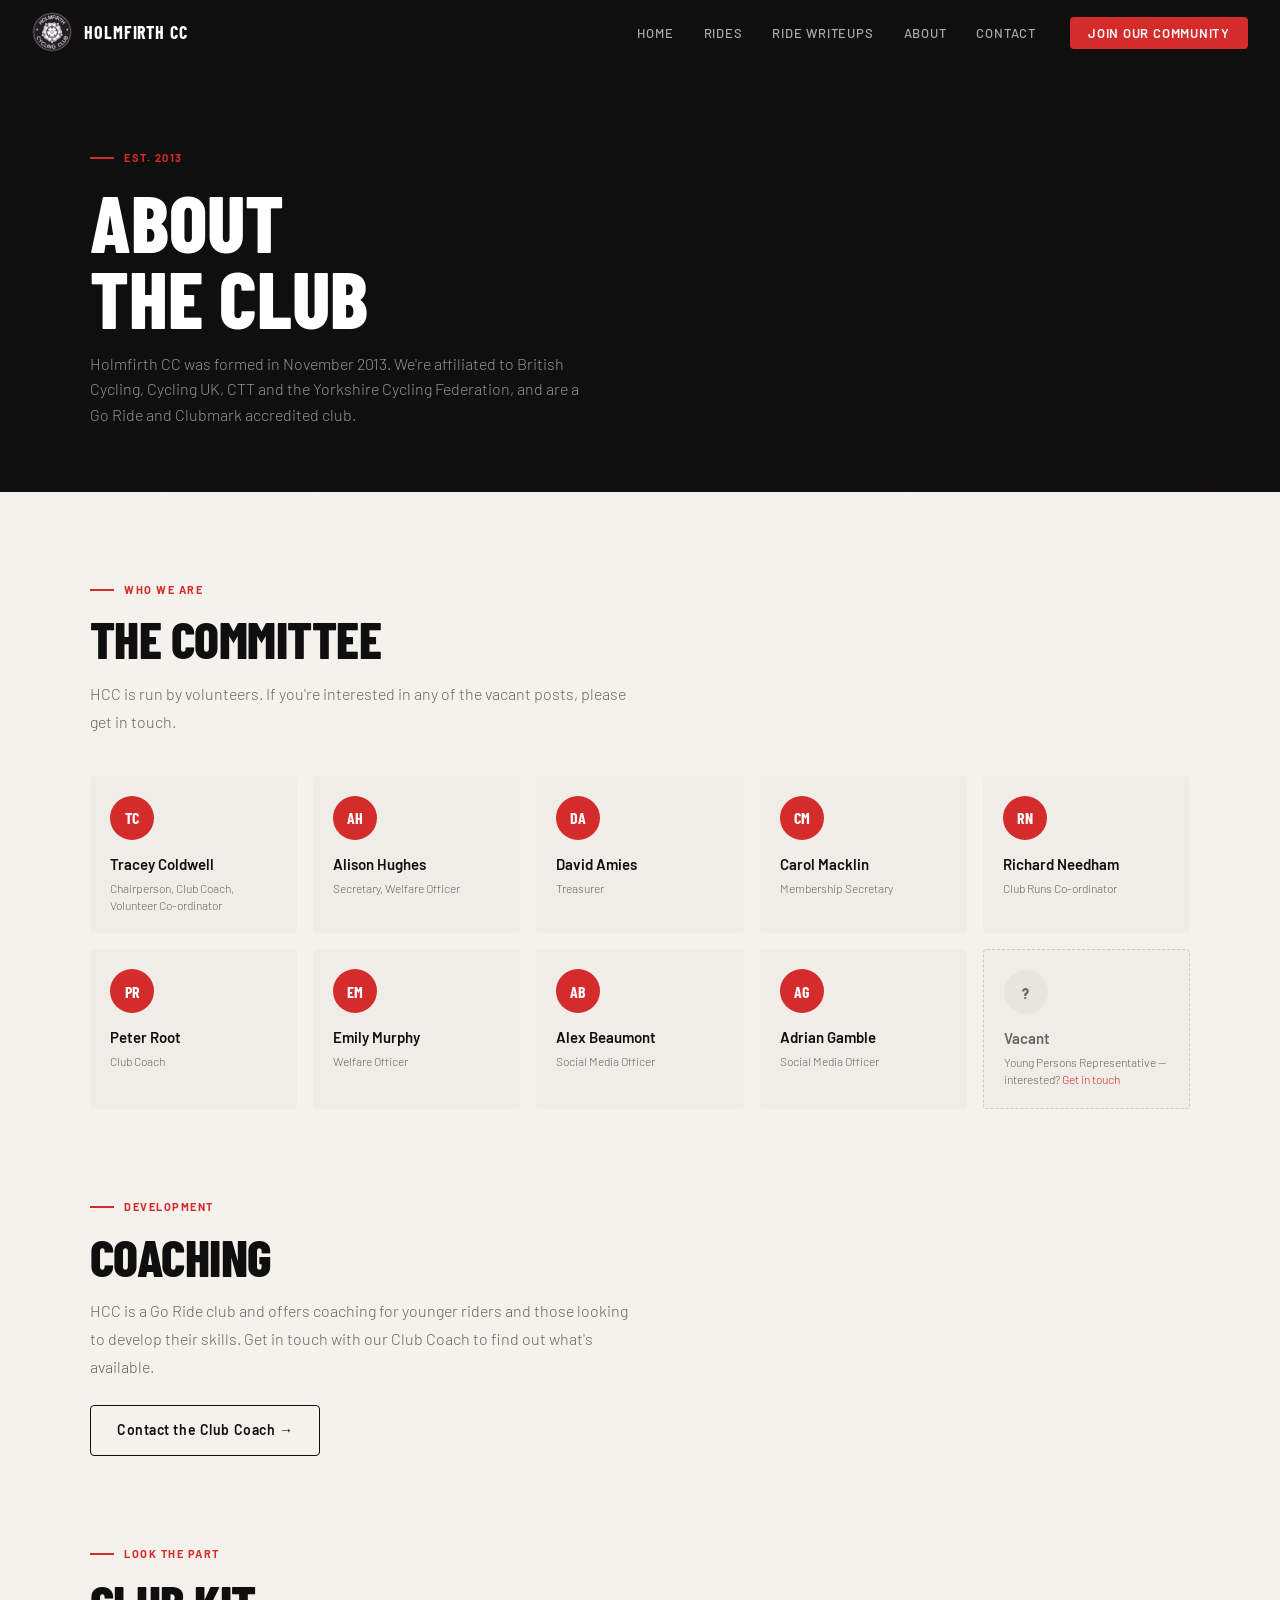
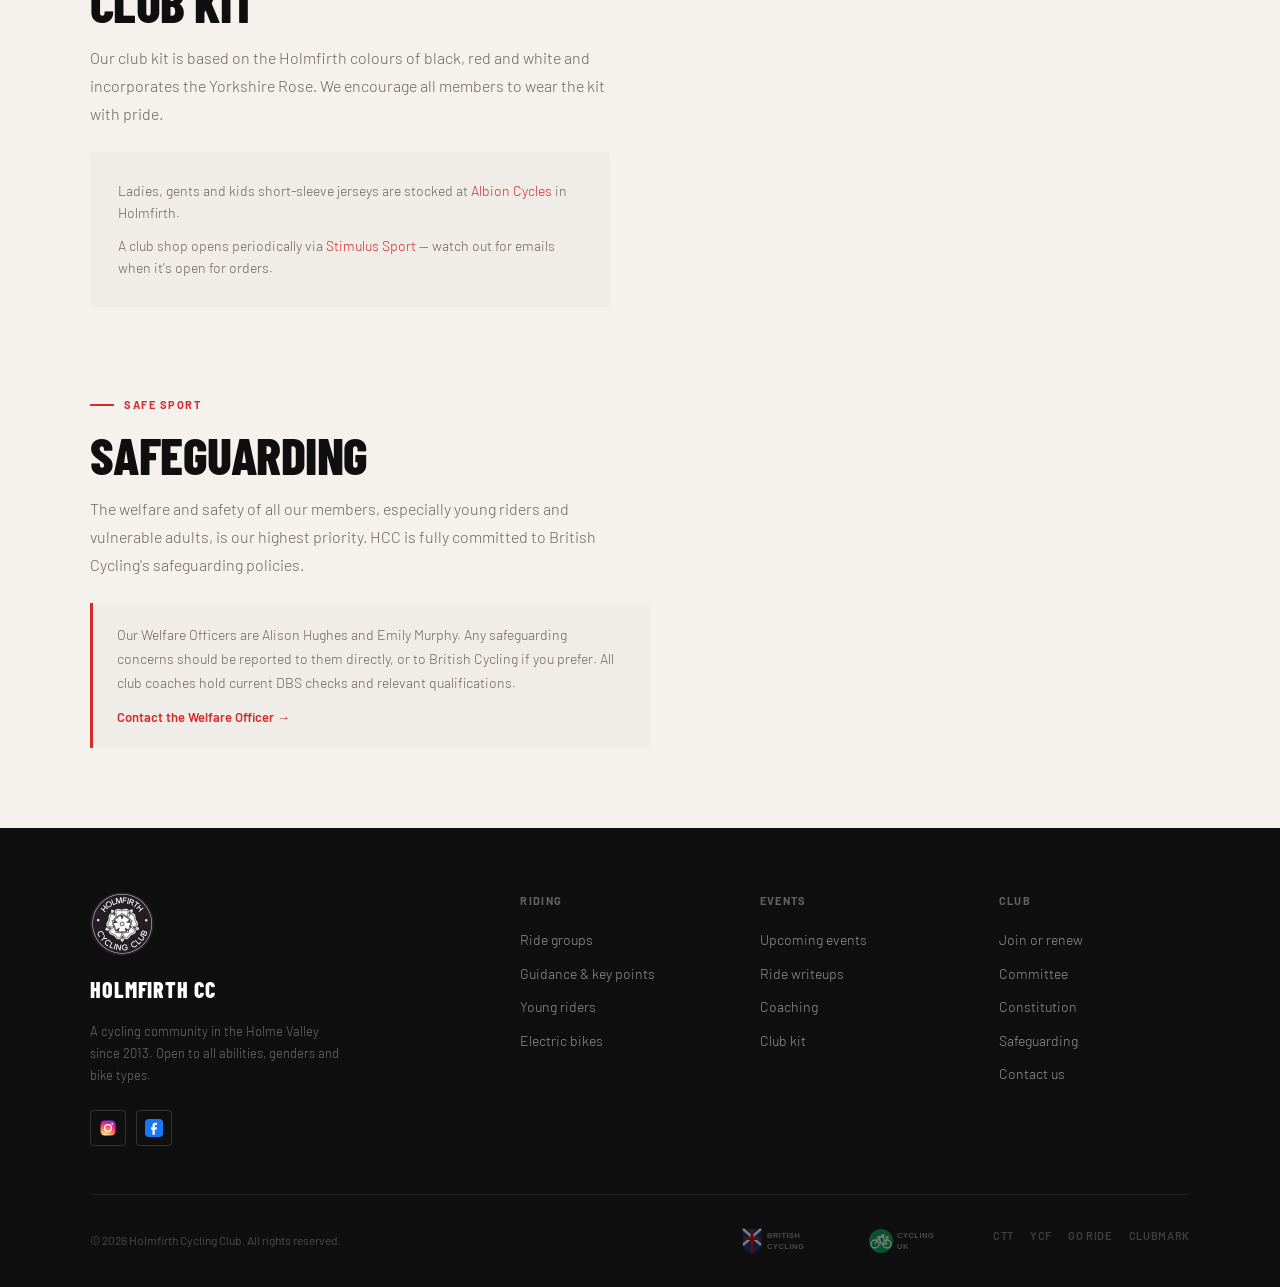
==== about.html @ c2fc98bb "Fix internal links to use clean URLs: about.html" ====
<!DOCTYPE html>
<html lang="en">
<head>
  <meta charset="UTF-8">
  <meta name="viewport" content="width=device-width, initial-scale=1.0">
  <title>About — Holmfirth Cycling Club</title>
  <meta name="description" content="About Holmfirth Cycling Club — committee, coaching, club kit, constitution and safeguarding.">
  <link rel="icon" href="/favicon.ico" sizes="any">
  <link rel="icon" href="/icons/favicon-32x32.png" type="image/png" sizes="32x32">
  <link rel="icon" href="/icons/favicon-16x16.png" type="image/png" sizes="16x16">
  <link rel="apple-touch-icon" href="/icons/apple-touch-icon.png">
  <link rel="manifest" href="/manifest.json">
  <meta name="theme-color" content="#D0021B">
  <meta name="mobile-web-app-capable" content="yes">
  <meta name="apple-mobile-web-app-capable" content="yes">
  <meta name="apple-mobile-web-app-status-bar-style" content="black-translucent">
  <meta name="apple-mobile-web-app-title" content="HCC">
  <link rel="stylesheet" href="css/style.css">
  <style>
    [data-reveal] { opacity: 0; transform: translateY(24px); transition: opacity 0.55s ease, transform 0.55s ease; }
    [data-reveal].revealed { opacity: 1; transform: none; }
    [data-reveal-delay="1"] { transition-delay: 0.15s; }
    .committee-grid { display: grid; grid-template-columns: repeat(auto-fill, minmax(180px, 1fr)); gap: 16px; margin-top: 40px; }
    .committee-card { background: var(--light); border-radius: var(--radius); padding: 20px; }
    .committee-initials { width: 44px; height: 44px; border-radius: 50%; background: var(--red); color: white; font-family: var(--font-display); font-size: 16px; font-weight: 700; display: flex; align-items: center; justify-content: center; margin-bottom: 12px; }
    .committee-name { font-size: 15px; font-weight: 600; margin-bottom: 4px; }
    .committee-role { font-size: 12px; color: var(--gray); font-weight: 300; line-height: 1.4; }
  </style>
</head>
<body data-page="about">

<div data-component="nav"></div>

<div class="page-hero">
  <div class="page-hero-pattern"></div>
  <div class="page-hero-content">
    <div class="section-label">Est. 2013</div>
    <h1>About<br>the club</h1>
    <p>Holmfirth CC was formed in November 2013. We're affiliated to British Cycling, Cycling UK, CTT and the Yorkshire Cycling Federation, and are a Go Ride and Clubmark accredited club.</p>
  </div>
</div>

<div style="padding: 80px 32px; background: var(--white);">
  <div style="max-width: var(--max-w); margin: 0 auto;">

    <!-- Committee -->
    <div id="committee" data-reveal>
      <div class="section-label">Who we are</div>
      <h2 class="section-title">The committee</h2>
      <p class="section-body">HCC is run by volunteers. If you're interested in any of the vacant posts, please get in touch.</p>
    </div>
    <div class="committee-grid" data-reveal data-reveal-delay="1">
      <div class="committee-card">
        <div class="committee-initials">TC</div>
        <div class="committee-name">Tracey Coldwell</div>
        <div class="committee-role">Chairperson, Club Coach, Volunteer Co-ordinator</div>
      </div>
      <div class="committee-card">
        <div class="committee-initials">AH</div>
        <div class="committee-name">Alison Hughes</div>
        <div class="committee-role">Secretary, Welfare Officer</div>
      </div>
      <div class="committee-card">
        <div class="committee-initials">DA</div>
        <div class="committee-name">David Amies</div>
        <div class="committee-role">Treasurer</div>
      </div>
      <div class="committee-card">
        <div class="committee-initials">CM</div>
        <div class="committee-name">Carol Macklin</div>
        <div class="committee-role">Membership Secretary</div>
      </div>
      <div class="committee-card">
        <div class="committee-initials">RN</div>
        <div class="committee-name">Richard Needham</div>
        <div class="committee-role">Club Runs Co-ordinator</div>
      </div>
      <div class="committee-card">
        <div class="committee-initials">PR</div>
        <div class="committee-name">Peter Root</div>
        <div class="committee-role">Club Coach</div>
      </div>
      <div class="committee-card">
        <div class="committee-initials">EM</div>
        <div class="committee-name">Emily Murphy</div>
        <div class="committee-role">Welfare Officer</div>
      </div>
      <div class="committee-card">
        <div class="committee-initials">AB</div>
        <div class="committee-name">Alex Beaumont</div>
        <div class="committee-role">Social Media Officer</div>
      </div>
      <div class="committee-card">
        <div class="committee-initials">AG</div>
        <div class="committee-name">Adrian Gamble</div>
        <div class="committee-role">Social Media Officer</div>
      </div>
      <div class="committee-card" style="border: 1.5px dashed rgba(0,0,0,0.15);">
        <div class="committee-initials" style="background: var(--offwhite); color: var(--gray);">?</div>
        <div class="committee-name" style="color: var(--gray);">Vacant</div>
        <div class="committee-role">Young Persons Representative — interested? <a href="/contact" style="color: var(--red);">Get in touch</a></div>
      </div>
    </div>

    <!-- Coaching -->
    <div style="margin-top: 80px;" id="coaching" data-reveal>
      <div class="section-label">Development</div>
      <h2 class="section-title">Coaching</h2>
      <p class="section-body">HCC is a Go Ride club and offers coaching for younger riders and those looking to develop their skills. Get in touch with our Club Coach to find out what's available.</p>
      <div style="margin-top: 24px;">
        <a href="/contact?to=coaching" class="btn btn-outline-dark">Contact the Club Coach →</a>
      </div>
    </div>

    <!-- Club kit -->
    <div style="margin-top: 80px;" id="kit" data-reveal>
      <div class="section-label">Look the part</div>
      <h2 class="section-title">Club kit</h2>
      <p class="section-body">Our club kit is based on the Holmfirth colours of black, red and white and incorporates the Yorkshire Rose. We encourage all members to wear the kit with pride.</p>
      <div style="margin-top: 24px; background: var(--light); border-radius: var(--radius); padding: 28px; display: flex; flex-direction: column; gap: 10px; max-width: 520px;">
        <p style="font-size: 14px; font-weight: 300; color: var(--gray);">Ladies, gents and kids short-sleeve jerseys are stocked at <a href="http://www.albion-cycling.co.uk/" target="_blank" style="color: var(--red);">Albion Cycles</a> in Holmfirth.</p>
        <p style="font-size: 14px; font-weight: 300; color: var(--gray);">A club shop opens periodically via <a href="https://stimulussport.co.uk/club-shops/" target="_blank" style="color: var(--red);">Stimulus Sport</a> — watch out for emails when it's open for orders.</p>
      </div>
    </div>

    <!-- Safeguarding -->
    <div style="margin-top: 80px;" id="safeguarding" data-reveal>
      <div class="section-label">Safe sport</div>
      <h2 class="section-title">Safeguarding</h2>
      <p class="section-body">The welfare and safety of all our members, especially young riders and vulnerable adults, is our highest priority. HCC is fully committed to British Cycling's safeguarding policies.</p>
      <div style="margin-top: 24px; background: var(--light); border-left: 3px solid var(--red); padding: 20px 24px; border-radius: 0 var(--radius) var(--radius) 0; max-width: 560px;">
        <p style="font-size: 14px; font-weight: 300; color: var(--gray); line-height: 1.7;">Our Welfare Officers are Alison Hughes and Emily Murphy. Any safeguarding concerns should be reported to them directly, or to British Cycling if you prefer. All club coaches hold current DBS checks and relevant qualifications.</p>
        <a href="/contact?to=welfare" style="display: inline-block; margin-top: 12px; font-size: 13px; font-weight: 600; color: var(--red);">Contact the Welfare Officer →</a>
      </div>
    </div>

  </div>
</div>

<div data-component="footer"></div>

<script src="js/components.js"></script>
<script type="module" src="js/main.js"></script>

  <script>
    if ('serviceWorker' in navigator) {
      window.addEventListener('load', () => {
        navigator.serviceWorker.register('/sw.js').catch(err => console.warn('SW:', err));
      });
    }
  </script>
</body>
</html>
---- css/style.css ----
@import url('https://fonts.googleapis.com/css2?family=Barlow+Condensed:ital,wght@0,400;0,600;0,700;0,800;1,700&family=Barlow:wght@300;400;500;600&display=swap');

/* ─── TOKENS ─────────────────────────────────────────── */
:root {
  --black:   #0f0f0f;
  --red:     #d42b2b;
  --red-dk:  #a81f1f;
  --white:   #f5f2ee;
  --offwhite:#e8e4df;
  --gray:    #6b6560;
  --light:   #f0ece7;

  --font-display: 'Barlow Condensed', sans-serif;
  --font-body:    'Barlow', sans-serif;

  --radius: 4px;
  --max-w:  1100px;
}

/* ─── RESET ──────────────────────────────────────────── */
*, *::before, *::after { box-sizing: border-box; margin: 0; padding: 0; }
html { scroll-behavior: smooth; }
body {
  font-family: var(--font-body);
  background: var(--white);
  color: var(--black);
  font-size: 16px;
  line-height: 1.6;
  overflow-x: hidden;
}
a { color: inherit; text-decoration: none; }
img { max-width: 100%; display: block; }

/* ─── NAV ────────────────────────────────────────────── */
.nav {
  position: fixed;
  top: 0; left: 0; right: 0;
  z-index: 100;
  background: var(--black);
  height: 64px;
  display: flex;
  align-items: center;
  padding: 0 32px;
  gap: 0;
}
.nav-logo {
  display: flex;
  align-items: center;
  gap: 12px;
  margin-right: auto;
  text-decoration: none;
}
.nav-logo-mark {
  width: 36px; height: 36px;
  background: var(--red);
  border-radius: 50%;
  display: flex; align-items: center; justify-content: center;
  font-family: var(--font-display);
  font-weight: 800;
  font-size: 13px;
  color: white;
  letter-spacing: 0.04em;
  flex-shrink: 0;
}
.nav-logo-img {
  width: 40px;
  height: 40px;
  border-radius: 50%;
  flex-shrink: 0;
  display: block;
}
.nav-logo-text {
  font-family: var(--font-display);
  font-weight: 700;
  font-size: 18px;
  color: white;
  letter-spacing: 0.05em;
  text-transform: uppercase;
}
.nav-links {
  display: flex;
  align-items: center;
  gap: 6px;
  list-style: none;
}
.nav-links a {
  color: rgba(255,255,255,0.65);
  font-size: 13px;
  font-weight: 500;
  letter-spacing: 0.06em;
  text-transform: uppercase;
  padding: 6px 12px;
  border-radius: var(--radius);
  transition: color 0.15s;
}
.nav-links a:hover,
.nav-links a.active { color: white; }
.nav-join {
  margin-left: 16px;
  background: var(--red);
  color: white !important;
  padding: 8px 18px !important;
  border-radius: var(--radius) !important;
  font-weight: 600 !important;
  transition: background 0.15s !important;
}
.nav-join:hover { background: var(--red-dk) !important; color: white !important; }

/* hamburger */
.nav-toggle {
  display: none;
  flex-direction: column;
  gap: 5px;
  background: none;
  border: none;
  cursor: pointer;
  padding: 4px;
}
.nav-toggle span {
  display: block;
  width: 24px; height: 2px;
  background: white;
  border-radius: 2px;
  transition: all 0.2s;
}

/* ─── HERO ───────────────────────────────────────────── */
.hero {
  min-height: 100vh;
  background: var(--black);
  display: flex;
  align-items: flex-end;
  padding: 0 0 80px;
  position: relative;
  overflow: hidden;
}
.hero-bg {
  position: absolute;
  inset: 0;
  background:
    linear-gradient(to bottom, rgba(15,15,15,0.3) 0%, rgba(15,15,15,0.75) 60%, var(--black) 100%);
  z-index: 1;
}
.hero-photo {
  position: absolute;
  inset: 0;
  object-fit: cover;
  width: 100%; height: 100%;
  opacity: 0.55;
}
/* fallback pattern when no photo */
.hero-pattern {
  position: absolute;
  inset: 0;
  background:
    repeating-linear-gradient(
      -55deg,
      transparent,
      transparent 40px,
      rgba(212,43,43,0.06) 40px,
      rgba(212,43,43,0.06) 41px
    );
  z-index: 0;
}
.hero-content {
  position: relative;
  z-index: 2;
  max-width: var(--max-w);
  margin: 0 auto;
  padding: 0 32px;
  width: 100%;
}
.hero-eyebrow {
  display: inline-flex;
  align-items: center;
  gap: 10px;
  font-size: 12px;
  font-weight: 600;
  letter-spacing: 0.12em;
  text-transform: uppercase;
  color: var(--red);
  margin-bottom: 20px;
}
.hero-eyebrow::before {
  content: '';
  display: block;
  width: 32px; height: 2px;
  background: var(--red);
}
.hero h1 {
  font-family: var(--font-display);
  font-size: clamp(56px, 10vw, 120px);
  font-weight: 800;
  line-height: 0.92;
  color: white;
  text-transform: uppercase;
  letter-spacing: -0.01em;
  margin-bottom: 28px;
}
.hero h1 em {
  font-style: italic;
  color: var(--red);
}
.hero-sub {
  max-width: 520px;
  color: rgba(255,255,255,0.65);
  font-size: 16px;
  font-weight: 300;
  line-height: 1.7;
  margin-bottom: 40px;
}
.hero-actions {
  display: flex;
  gap: 14px;
  flex-wrap: wrap;
  align-items: center;
  margin-bottom: 60px;
}
.hero-stats {
  display: flex;
  gap: 48px;
  padding-top: 40px;
  border-top: 1px solid rgba(255,255,255,0.1);
}
.hero-stat-val {
  font-family: var(--font-display);
  font-size: 36px;
  font-weight: 800;
  color: white;
  line-height: 1;
  text-transform: uppercase;
}
.hero-stat-label {
  font-size: 11px;
  font-weight: 500;
  letter-spacing: 0.08em;
  text-transform: uppercase;
  color: rgba(255,255,255,0.45);
  margin-top: 4px;
}

/* ─── BUTTONS ────────────────────────────────────────── */
.btn {
  display: inline-flex;
  align-items: center;
  gap: 8px;
  padding: 13px 26px;
  border-radius: var(--radius);
  font-family: var(--font-body);
  font-size: 14px;
  font-weight: 600;
  letter-spacing: 0.04em;
  cursor: pointer;
  border: none;
  transition: all 0.15s;
  text-decoration: none;
}
.btn-red {
  background: var(--red);
  color: white;
}
.btn-red:hover { background: var(--red-dk); }
.btn-outline {
  background: transparent;
  color: white;
  border: 1.5px solid rgba(255,255,255,0.35);
}
.btn-outline:hover { border-color: white; }
.btn-outline-dark {
  background: transparent;
  color: var(--black);
  border: 1.5px solid var(--black);
}
.btn-outline-dark:hover { background: var(--black); color: white; }
.btn-lg { padding: 16px 32px; font-size: 15px; }
.btn-arrow::after { content: ' →'; }

/* ─── QUICK JUMP ─────────────────────────────────────── */
.quick-jump {
  background: var(--red);
  padding: 0;
}
.quick-jump-inner {
  max-width: var(--max-w);
  margin: 0 auto;
  display: grid;
  grid-template-columns: repeat(4, 1fr);
}
.qj-item {
  display: flex;
  align-items: center;
  gap: 14px;
  padding: 22px 24px;
  color: white;
  text-decoration: none;
  border-right: 1px solid rgba(255,255,255,0.2);
  transition: background 0.15s;
}
.qj-item:last-child { border-right: none; }
.qj-item:hover { background: var(--red-dk); }
.qj-icon {
  font-size: 22px;
  flex-shrink: 0;
}
.qj-label {
  font-weight: 600;
  font-size: 14px;
  line-height: 1.2;
}
.qj-sub {
  font-size: 12px;
  opacity: 0.75;
  margin-top: 1px;
}

/* ─── SECTION BASICS ─────────────────────────────────── */
.section {
  padding: 96px 32px;
  max-width: var(--max-w);
  margin: 0 auto;
}
.section-sm { padding: 64px 32px; }
.section-label {
  display: inline-flex;
  align-items: center;
  gap: 10px;
  font-size: 11px;
  font-weight: 700;
  letter-spacing: 0.14em;
  text-transform: uppercase;
  color: var(--red);
  margin-bottom: 16px;
}
.section-label::before {
  content: '';
  display: block;
  width: 24px; height: 2px;
  background: var(--red);
}
.section-title {
  font-family: var(--font-display);
  font-size: clamp(32px, 5vw, 52px);
  font-weight: 800;
  text-transform: uppercase;
  line-height: 0.95;
  letter-spacing: -0.01em;
  margin-bottom: 16px;
}
.section-body {
  font-size: 16px;
  font-weight: 300;
  color: var(--gray);
  line-height: 1.75;
  max-width: 540px;
}

/* ─── RIDE GROUPS ────────────────────────────────────── */
.rides-grid {
  display: grid;
  grid-template-columns: repeat(auto-fit, minmax(240px, 1fr));
  gap: 2px;
  margin-top: 56px;
  background: var(--offwhite);
  border: 2px solid var(--offwhite);
  border-radius: var(--radius);
  overflow: hidden;
}
.ride-card {
  background: var(--white);
  padding: 32px 28px;
  transition: background 0.2s;
  cursor: default;
}
.ride-card:hover { background: var(--light); }
.ride-card-letter {
  font-family: var(--font-display);
  font-size: 72px;
  font-weight: 800;
  line-height: 1;
  color: var(--offwhite);
  margin-bottom: 12px;
  transition: color 0.2s;
}
.ride-card:hover .ride-card-letter { color: var(--red); }
.ride-card-name {
  font-family: var(--font-display);
  font-size: 20px;
  font-weight: 700;
  text-transform: uppercase;
  letter-spacing: 0.04em;
  margin-bottom: 6px;
}
.ride-card-dist {
  font-size: 13px;
  font-weight: 600;
  color: var(--red);
  margin-bottom: 8px;
}
.ride-card-desc {
  font-size: 13px;
  color: var(--gray);
  line-height: 1.6;
  font-weight: 300;
}
.ride-card-pace {
  margin-top: 16px;
  display: inline-block;
  background: var(--offwhite);
  font-size: 11px;
  font-weight: 600;
  letter-spacing: 0.06em;
  text-transform: uppercase;
  padding: 4px 10px;
  border-radius: 2px;
  color: var(--gray);
}

/* ─── RWGPS STRIP ────────────────────────────────────── */
.rwgps-strip {
  background: var(--black);
  padding: 56px 32px;
}
.rwgps-inner {
  max-width: var(--max-w);
  margin: 0 auto;
  display: flex;
  align-items: center;
  justify-content: space-between;
  gap: 32px;
  flex-wrap: wrap;
}
.rwgps-text .label {
  font-size: 11px;
  font-weight: 700;
  letter-spacing: 0.14em;
  text-transform: uppercase;
  color: var(--red);
  margin-bottom: 8px;
}
.rwgps-text h3 {
  font-family: var(--font-display);
  font-size: 36px;
  font-weight: 800;
  text-transform: uppercase;
  color: white;
  line-height: 1;
  margin-bottom: 10px;
}
.rwgps-text p {
  color: rgba(255,255,255,0.55);
  font-size: 14px;
  font-weight: 300;
  max-width: 400px;
}

/* ─── EVENTS ─────────────────────────────────────────── */
.events-list {
  margin-top: 48px;
  display: flex;
  flex-direction: column;
  gap: 2px;
}
.event-row {
  display: grid;
  grid-template-columns: 120px 1fr auto;
  gap: 24px;
  align-items: center;
  padding: 24px 28px;
  background: var(--white);
  border: 1px solid var(--offwhite);
  border-radius: var(--radius);
  transition: border-color 0.15s, background 0.15s;
}
.event-row:hover { border-color: var(--red); background: var(--light); }
.event-date-box {
  text-align: center;
  background: var(--offwhite);
  padding: 10px;
  border-radius: var(--radius);
}
.event-date-day {
  font-family: var(--font-display);
  font-size: 32px;
  font-weight: 800;
  line-height: 1;
  color: var(--black);
}
.event-date-month {
  font-size: 11px;
  font-weight: 700;
  letter-spacing: 0.1em;
  text-transform: uppercase;
  color: var(--red);
  margin-top: 2px;
}
.event-name {
  font-family: var(--font-display);
  font-size: 20px;
  font-weight: 700;
  text-transform: uppercase;
  letter-spacing: 0.02em;
  margin-bottom: 4px;
}
.event-meta {
  font-size: 13px;
  color: var(--gray);
  font-weight: 300;
}
.event-tag {
  font-size: 11px;
  font-weight: 600;
  letter-spacing: 0.06em;
  text-transform: uppercase;
  padding: 4px 10px;
  border-radius: 2px;
  background: var(--offwhite);
  color: var(--gray);
  white-space: nowrap;
}
.event-tag.ride { background: #e8f5e9; color: #2e7d32; }
.event-tag.race { background: #fce4ec; color: #880e4f; }
.event-tag.social { background: #e3f2fd; color: #1565c0; }

/* ─── JOIN BAND ───────────────────────────────────────── */
.join-band {
  background: var(--red);
  padding: 80px 32px;
  text-align: center;
}
.join-band h2 {
  font-family: var(--font-display);
  font-size: clamp(36px, 6vw, 64px);
  font-weight: 800;
  text-transform: uppercase;
  color: white;
  line-height: 0.95;
  margin-bottom: 16px;
}
.join-band p {
  color: rgba(255,255,255,0.8);
  font-size: 16px;
  font-weight: 300;
  margin-bottom: 40px;
  max-width: 480px;
  margin-left: auto;
  margin-right: auto;
}
.membership-row {
  display: flex;
  justify-content: center;
  gap: 12px;
  flex-wrap: wrap;
  margin-bottom: 40px;
}
.mem-pill {
  background: rgba(0,0,0,0.2);
  border: 1px solid rgba(255,255,255,0.2);
  border-radius: 40px;
  padding: 10px 24px;
  display: flex;
  align-items: baseline;
  gap: 8px;
}
.mem-pill-price {
  font-family: var(--font-display);
  font-size: 28px;
  font-weight: 800;
  color: white;
  line-height: 1;
}
.mem-pill-label {
  font-size: 13px;
  color: rgba(255,255,255,0.75);
}

/* ─── FOOTER ─────────────────────────────────────────── */
footer {
  background: var(--black);
  padding: 64px 32px 32px;
}
.footer-inner {
  max-width: var(--max-w);
  margin: 0 auto;
}
.footer-top {
  display: grid;
  grid-template-columns: 2fr 1fr 1fr 1fr;
  gap: 48px;
  padding-bottom: 48px;
  border-bottom: 1px solid rgba(255,255,255,0.08);
  margin-bottom: 32px;
}
.footer-logo {
  width: 64px;
  height: 64px;
  border-radius: 50%;
  display: block;
  margin-bottom: 16px;
}
.footer-brand {
  font-family: var(--font-display);
  font-size: 22px;
  font-weight: 800;
  text-transform: uppercase;
  color: white;
  margin-bottom: 12px;
  letter-spacing: 0.04em;
}
.footer-tagline {
  font-size: 13px;
  font-weight: 300;
  color: rgba(255,255,255,0.4);
  line-height: 1.7;
  max-width: 260px;
  margin-bottom: 24px;
}
.footer-social {
  display: flex;
  gap: 10px;
}
.footer-social a {
  width: 36px; height: 36px;
  border: 1px solid rgba(255,255,255,0.15);
  border-radius: var(--radius);
  display: flex; align-items: center; justify-content: center;
  transition: all 0.15s;
}
.footer-social a:hover { border-color: rgba(255,255,255,0.4); background: rgba(255,255,255,0.08); transform: translateY(-1px); }
.footer-social a svg { display: block; }
.footer-col-title {
  font-size: 11px;
  font-weight: 700;
  letter-spacing: 0.12em;
  text-transform: uppercase;
  color: rgba(255,255,255,0.35);
  margin-bottom: 16px;
}
.footer-links {
  list-style: none;
  display: flex;
  flex-direction: column;
  gap: 8px;
}
.footer-links a {
  font-size: 14px;
  font-weight: 300;
  color: rgba(255,255,255,0.55);
  transition: color 0.15s;
}
.footer-links a:hover { color: white; }
.footer-bottom {
  display: flex;
  justify-content: space-between;
  align-items: center;
  flex-wrap: wrap;
  gap: 12px;
}
.footer-copy {
  font-size: 12px;
  color: rgba(255,255,255,0.25);
}
.footer-affil {
  display: flex;
  gap: 16px;
  flex-wrap: wrap;
}
.footer-affil span {
  font-size: 11px;
  font-weight: 600;
  letter-spacing: 0.06em;
  text-transform: uppercase;
  color: rgba(255,255,255,0.2);
}
.footer-affil-bc {
  display: inline-flex;
  align-items: center;
  opacity: 0.45;
  transition: opacity 0.2s;
}
.footer-affil-bc:hover {
  opacity: 0.75;
}

/* ─── INNER PAGE HERO ─────────────────────────────────── */
.page-hero {
  background: var(--black);
  padding: 140px 32px 64px;
  position: relative;
  overflow: hidden;
}
.page-hero-pattern {
  position: absolute;
  inset: 0;
  background: repeating-linear-gradient(
    -55deg,
    transparent, transparent 60px,
    rgba(212,43,43,0.04) 60px, rgba(212,43,43,0.04) 61px
  );
}
.page-hero-content {
  position: relative;
  z-index: 1;
  max-width: var(--max-w);
  margin: 0 auto;
}
.page-hero h1 {
  font-family: var(--font-display);
  font-size: clamp(40px, 7vw, 80px);
  font-weight: 800;
  text-transform: uppercase;
  color: white;
  line-height: 0.95;
  margin-bottom: 16px;
}
.page-hero p {
  color: rgba(255,255,255,0.55);
  font-size: 16px;
  font-weight: 300;
  max-width: 500px;
}

/* ─── JOIN PAGE SPECIFICS ────────────────────────────── */
.steps-grid {
  display: grid;
  grid-template-columns: repeat(3, 1fr);
  gap: 2px;
  background: var(--offwhite);
  border: 2px solid var(--offwhite);
  border-radius: var(--radius);
  overflow: hidden;
  margin-top: 48px;
}
.step-card {
  background: var(--white);
  padding: 36px 28px;
}
.step-num {
  font-family: var(--font-display);
  font-size: 64px;
  font-weight: 800;
  color: var(--offwhite);
  line-height: 1;
  margin-bottom: 16px;
}
.step-title {
  font-family: var(--font-display);
  font-size: 22px;
  font-weight: 700;
  text-transform: uppercase;
  letter-spacing: 0.03em;
  margin-bottom: 10px;
}
.step-body {
  font-size: 14px;
  font-weight: 300;
  color: var(--gray);
  line-height: 1.7;
}

.mem-cards {
  display: grid;
  grid-template-columns: repeat(4, 1fr);
  gap: 16px;
  margin-top: 48px;
}
.mem-card {
  border: 1.5px solid var(--offwhite);
  border-radius: var(--radius);
  padding: 28px 20px;
  text-align: center;
  transition: border-color 0.15s;
}
.mem-card.featured {
  border-color: var(--red);
  position: relative;
}
.mem-card.featured::before {
  content: 'Most popular';
  position: absolute;
  top: -12px;
  left: 50%;
  transform: translateX(-50%);
  background: var(--red);
  color: white;
  font-size: 10px;
  font-weight: 700;
  letter-spacing: 0.08em;
  text-transform: uppercase;
  padding: 3px 10px;
  border-radius: 2px;
  white-space: nowrap;
}
.mem-card-price {
  font-family: var(--font-display);
  font-size: 48px;
  font-weight: 800;
  line-height: 1;
  margin-bottom: 6px;
}
.mem-card-type {
  font-size: 11px;
  font-weight: 700;
  letter-spacing: 0.1em;
  text-transform: uppercase;
  color: var(--gray);
  margin-bottom: 10px;
}
.mem-card-detail {
  font-size: 13px;
  font-weight: 300;
  color: var(--gray);
  line-height: 1.6;
}

.info-box {
  background: var(--light);
  border-left: 3px solid var(--red);
  padding: 20px 24px;
  border-radius: 0 var(--radius) var(--radius) 0;
  margin-top: 40px;
}
.info-box h4 {
  font-family: var(--font-display);
  font-size: 16px;
  font-weight: 700;
  text-transform: uppercase;
  letter-spacing: 0.04em;
  margin-bottom: 6px;
}
.info-box p {
  font-size: 14px;
  font-weight: 300;
  color: var(--gray);
  line-height: 1.7;
}

.big-cta-wrap {
  text-align: center;
  padding: 64px 0 0;
}
.big-cta-wrap .btn {
  font-size: 16px;
  padding: 18px 40px;
}
.big-cta-note {
  margin-top: 14px;
  font-size: 13px;
  color: var(--gray);
  font-weight: 300;
}

/* ─── RIDES PAGE SPECIFICS ───────────────────────────── */
.meet-tiles {
  display: grid;
  grid-template-columns: repeat(3, 1fr);
  gap: 16px;
  margin: 40px 0 64px;
}
.meet-tile {
  background: var(--light);
  border-radius: var(--radius);
  padding: 24px;
}
.meet-tile-label {
  font-size: 11px;
  font-weight: 700;
  letter-spacing: 0.1em;
  text-transform: uppercase;
  color: var(--red);
  margin-bottom: 6px;
}
.meet-tile-val {
  font-family: var(--font-display);
  font-size: 20px;
  font-weight: 700;
  text-transform: uppercase;
  letter-spacing: 0.02em;
}
.meet-tile-sub {
  font-size: 13px;
  font-weight: 300;
  color: var(--gray);
  margin-top: 4px;
}

.group-cards {
  display: flex;
  flex-direction: column;
  gap: 2px;
}
.group-card {
  background: var(--white);
  border: 1px solid var(--offwhite);
  border-radius: var(--radius);
  overflow: hidden;
  transition: border-color 0.15s;
}
.group-card:hover { border-color: var(--red); }
.group-card-header {
  display: grid;
  grid-template-columns: 64px 1fr auto;
  gap: 20px;
  align-items: center;
  padding: 24px 28px;
  cursor: pointer;
}
.group-card-letter {
  font-family: var(--font-display);
  font-size: 48px;
  font-weight: 800;
  line-height: 1;
  color: var(--offwhite);
}
.group-card:hover .group-card-letter { color: var(--red); }
.group-card-title {
  font-family: var(--font-display);
  font-size: 22px;
  font-weight: 700;
  text-transform: uppercase;
  letter-spacing: 0.03em;
  margin-bottom: 4px;
}
.group-card-summary {
  font-size: 13px;
  color: var(--gray);
  font-weight: 300;
}
.group-card-stats {
  text-align: right;
}
.group-card-dist {
  font-family: var(--font-display);
  font-size: 20px;
  font-weight: 700;
  color: var(--black);
}
.group-card-pace {
  font-size: 12px;
  color: var(--red);
  font-weight: 600;
}
.group-card-body {
  padding: 0 28px 28px;
  border-top: 1px solid var(--offwhite);
  padding-top: 20px;
  font-size: 14px;
  font-weight: 300;
  color: var(--gray);
  line-height: 1.75;
}
.group-tags {
  display: flex;
  gap: 8px;
  flex-wrap: wrap;
  margin-top: 14px;
}
.group-tag {
  font-size: 11px;
  font-weight: 600;
  letter-spacing: 0.06em;
  text-transform: uppercase;
  padding: 4px 10px;
  border-radius: 2px;
  background: var(--light);
  color: var(--gray);
}

/* ─── CONTACT PAGE ───────────────────────────────────── */
.contact-grid {
  display: grid;
  grid-template-columns: 1fr 1fr;
  gap: 64px;
  align-items: start;
}
.contact-form {
  display: flex;
  flex-direction: column;
  gap: 16px;
}
.form-group {
  display: flex;
  flex-direction: column;
  gap: 6px;
}
.form-group label {
  font-size: 12px;
  font-weight: 600;
  letter-spacing: 0.08em;
  text-transform: uppercase;
  color: var(--gray);
}
.form-group input,
.form-group select,
.form-group textarea {
  font-family: var(--font-body);
  font-size: 15px;
  font-weight: 300;
  padding: 12px 16px;
  border: 1.5px solid var(--offwhite);
  border-radius: var(--radius);
  background: var(--white);
  color: var(--black);
  transition: border-color 0.15s;
  outline: none;
}
.form-group input:focus,
.form-group select:focus,
.form-group textarea:focus {
  border-color: var(--red);
}
.form-group textarea { min-height: 130px; resize: vertical; }
.contact-info-item {
  display: flex;
  align-items: flex-start;
  gap: 16px;
  padding: 20px 0;
  border-bottom: 1px solid var(--offwhite);
}
.contact-info-item:last-child { border-bottom: none; }
.contact-info-icon {
  width: 36px; height: 36px;
  background: var(--red);
  border-radius: var(--radius);
  display: flex; align-items: center; justify-content: center;
  color: white;
  font-size: 14px;
  flex-shrink: 0;
}
.contact-info-label {
  font-size: 11px;
  font-weight: 700;
  letter-spacing: 0.1em;
  text-transform: uppercase;
  color: var(--gray);
  margin-bottom: 4px;
}
.contact-info-val {
  font-size: 15px;
  font-weight: 400;
}

/* ─── RESPONSIVE ─────────────────────────────────────── */
@media (max-width: 900px) {
  .nav-links { display: none; }
  .nav-toggle { display: flex; }
  .nav-links.open {
    display: flex;
    flex-direction: column;
    position: fixed;
    top: 64px; left: 0; right: 0; bottom: 0;
    background: var(--black);
    padding: 32px;
    gap: 4px;
    align-items: flex-start;
    z-index: 99;
  }
  .nav-links.open a {
    font-size: 28px;
    font-family: var(--font-display);
    font-weight: 700;
    text-transform: uppercase;
    padding: 12px 0;
  }
  .quick-jump-inner { grid-template-columns: repeat(2, 1fr); }
  .rides-grid { grid-template-columns: 1fr 1fr; }
  .footer-top { grid-template-columns: 1fr 1fr; }
  .steps-grid { grid-template-columns: 1fr; }
  .mem-cards { grid-template-columns: 1fr 1fr; }
  .meet-tiles { grid-template-columns: 1fr; }
  .contact-grid { grid-template-columns: 1fr; }
  .hero-stats { gap: 28px; flex-wrap: wrap; }
}
@media (max-width: 600px) {
  .nav { padding: 0 20px; }
  .section { padding: 64px 20px; }
  .quick-jump-inner { grid-template-columns: 1fr 1fr; }
  .rides-grid { grid-template-columns: 1fr; }
  .event-row { grid-template-columns: 80px 1fr; }
  .event-row .event-tag { display: none; }
  .footer-top { grid-template-columns: 1fr; gap: 32px; }
  .mem-cards { grid-template-columns: 1fr 1fr; }
  .hero-stats { display: grid; grid-template-columns: 1fr 1fr; gap: 20px; }
  .page-hero { padding: 120px 20px 48px; }
  .group-card-header { grid-template-columns: 48px 1fr; }
  .group-card-stats { display: none; }
}


/* ─── RWGPS live data states ────────────────────────────── */
.skeleton-pulse {
  background: linear-gradient(90deg, var(--offwhite) 25%, var(--light) 50%, var(--offwhite) 75%);
  background-size: 200% 100%;
  animation: skeleton-shimmer 1.4s ease infinite;
  border-radius: var(--radius);
}
@keyframes skeleton-shimmer {
  0%   { background-position: 200% 0; }
  100% { background-position: -200% 0; }
}
.event-row-skeleton { height: 72px; margin-bottom: 2px; }
.rwgps-error {
  display: flex;
  align-items: center;
  gap: 16px;
  padding: 20px;
  background: #fff3f3;
  border-left: 3px solid var(--red);
  border-radius: 0 var(--radius) var(--radius) 0;
  font-size: 14px;
  color: var(--gray);
}
.rwgps-retry-btn {
  background: none;
  border: 1px solid var(--red);
  color: var(--red);
  padding: 6px 14px;
  border-radius: var(--radius);
  cursor: pointer;
  font-size: 13px;
  white-space: nowrap;
}
.rwgps-empty { padding: 32px 0; color: var(--gray); font-size: 14px; }
.rwgps-load-more { margin-top: 32px; text-align: center; }

/* ─── Blog grid ─────────────────────────────────────────── */
.blog-grid {
  display: grid;
  grid-template-columns: repeat(auto-fill, minmax(300px, 1fr));
  gap: 28px;
}
.blog-card {
  background: var(--white);
  border: 1px solid var(--offwhite);
  border-radius: var(--radius);
  overflow: hidden;
  transition: transform 0.2s, box-shadow 0.2s;
}
.blog-card:hover { transform: translateY(-3px); box-shadow: 0 8px 32px rgba(0,0,0,0.1); }
.blog-card-img {
  height: 180px;
  background-color: var(--offwhite);
  background-size: cover;
  background-position: center;
}
.blog-card-img--placeholder {
  background-image: repeating-linear-gradient(
    -45deg, transparent, transparent 12px,
    rgba(212,43,43,0.07) 12px, rgba(212,43,43,0.07) 13px
  );
}
.blog-card-body { padding: 20px 24px 24px; }
.blog-card-date {
  font-size: 11px; font-weight: 600; letter-spacing: 0.1em;
  text-transform: uppercase; color: var(--red); margin-bottom: 8px;
}
.blog-card-title {
  font-family: var(--font-display); font-size: 20px; font-weight: 700;
  text-transform: uppercase; line-height: 1.2; margin-bottom: 8px;
}
.blog-card-title a { color: var(--black); text-decoration: none; }
.blog-card-title a:hover { color: var(--red); }
.blog-card-stats {
  font-size: 12px; font-weight: 600; letter-spacing: 0.05em;
  color: var(--gray); margin-bottom: 10px;
}
.blog-card-excerpt { font-size: 14px; color: var(--gray); line-height: 1.6; }
.blog-card-skeleton { height: 300px; }
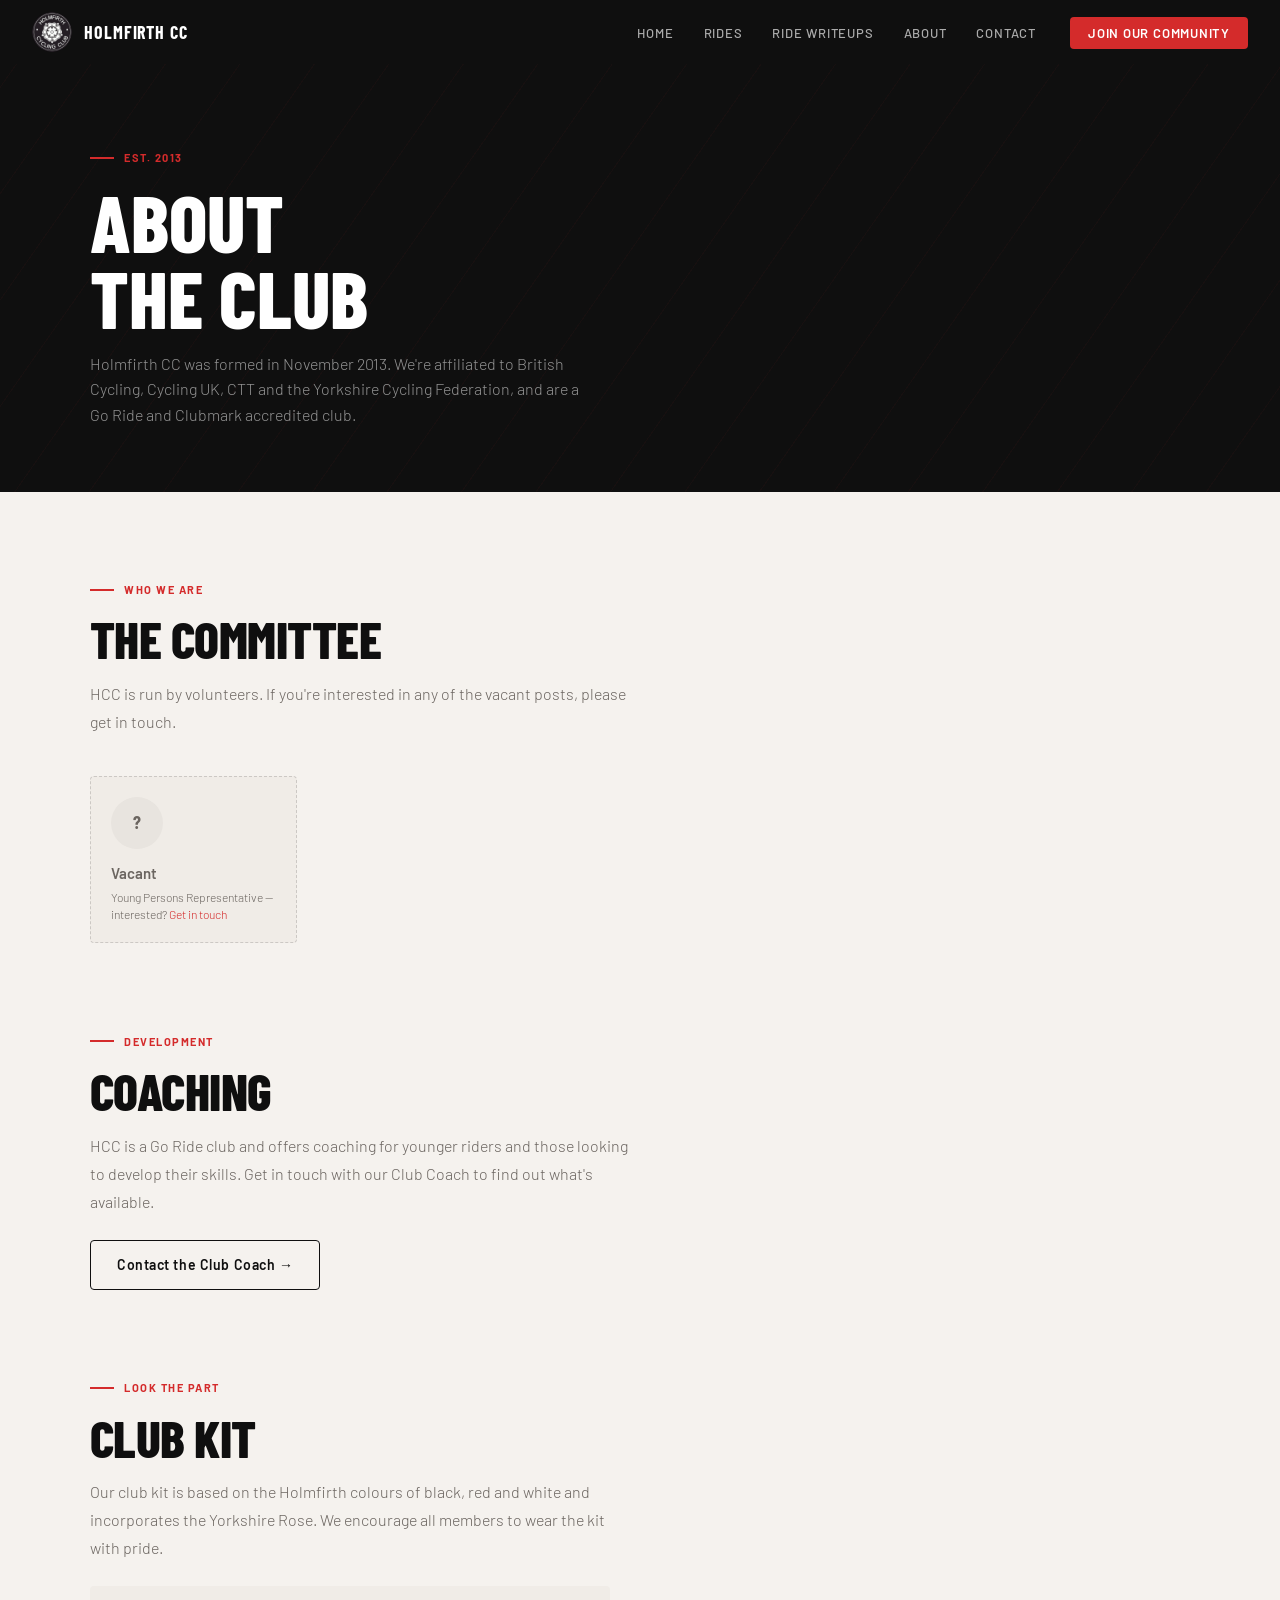
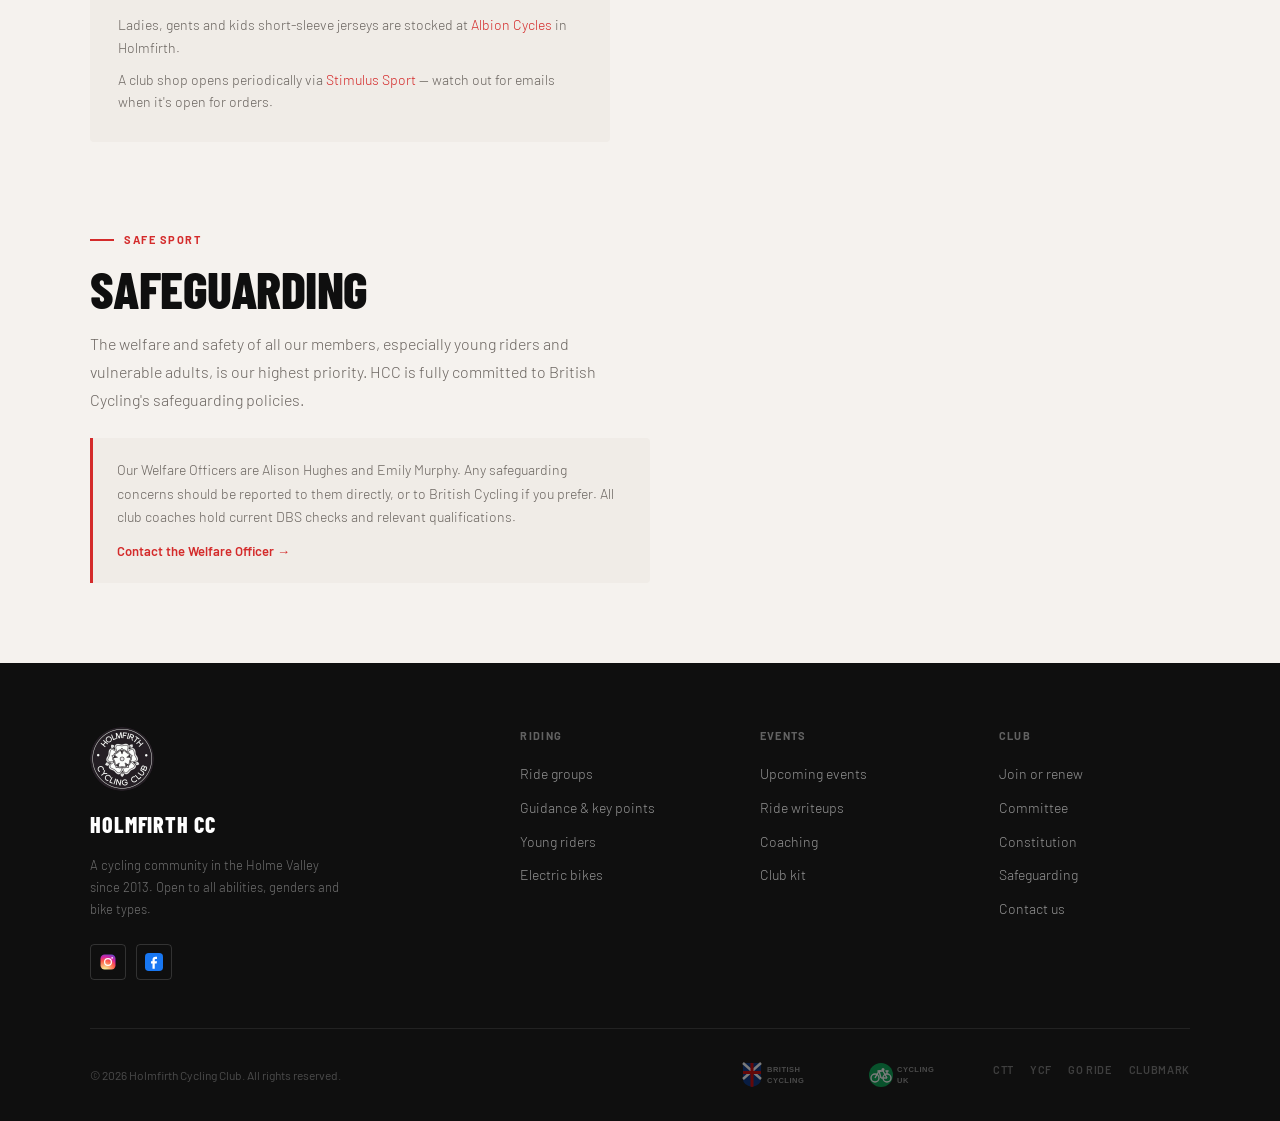
==== commit 4f27b145: "feat: dynamic committee grid from members DB with profile image support" ====
--- a/about.html
+++ b/about.html
@@ -15,14 +15,15 @@
   <meta name="apple-mobile-web-app-capable" content="yes">
   <meta name="apple-mobile-web-app-status-bar-style" content="black-translucent">
   <meta name="apple-mobile-web-app-title" content="HCC">
-  <link rel="stylesheet" href="css/style.css">
+  <link rel="stylesheet" href="/css/style.css">
   <style>
     [data-reveal] { opacity: 0; transform: translateY(24px); transition: opacity 0.55s ease, transform 0.55s ease; }
     [data-reveal].revealed { opacity: 1; transform: none; }
     [data-reveal-delay="1"] { transition-delay: 0.15s; }
     .committee-grid { display: grid; grid-template-columns: repeat(auto-fill, minmax(180px, 1fr)); gap: 16px; margin-top: 40px; }
     .committee-card { background: var(--light); border-radius: var(--radius); padding: 20px; }
-    .committee-initials { width: 44px; height: 44px; border-radius: 50%; background: var(--red); color: white; font-family: var(--font-display); font-size: 16px; font-weight: 700; display: flex; align-items: center; justify-content: center; margin-bottom: 12px; }
+    .committee-avatar { width: 52px; height: 52px; border-radius: 50%; background: var(--red); color: white; font-family: var(--font-display); font-size: 18px; font-weight: 700; display: flex; align-items: center; justify-content: center; margin-bottom: 12px; overflow: hidden; flex-shrink: 0; }
+    .committee-avatar img { width: 100%; height: 100%; object-fit: cover; display: block; }
     .committee-name { font-size: 15px; font-weight: 600; margin-bottom: 4px; }
     .committee-role { font-size: 12px; color: var(--gray); font-weight: 300; line-height: 1.4; }
   </style>
@@ -49,58 +50,41 @@
       <h2 class="section-title">The committee</h2>
       <p class="section-body">HCC is run by volunteers. If you're interested in any of the vacant posts, please get in touch.</p>
     </div>
-    <div class="committee-grid" data-reveal data-reveal-delay="1">
-      <div class="committee-card">
-        <div class="committee-initials">TC</div>
-        <div class="committee-name">Tracey Coldwell</div>
-        <div class="committee-role">Chairperson, Club Coach, Volunteer Co-ordinator</div>
-      </div>
-      <div class="committee-card">
-        <div class="committee-initials">AH</div>
-        <div class="committee-name">Alison Hughes</div>
-        <div class="committee-role">Secretary, Welfare Officer</div>
-      </div>
-      <div class="committee-card">
-        <div class="committee-initials">DA</div>
-        <div class="committee-name">David Amies</div>
-        <div class="committee-role">Treasurer</div>
-      </div>
-      <div class="committee-card">
-        <div class="committee-initials">CM</div>
-        <div class="committee-name">Carol Macklin</div>
-        <div class="committee-role">Membership Secretary</div>
-      </div>
-      <div class="committee-card">
-        <div class="committee-initials">RN</div>
-        <div class="committee-name">Richard Needham</div>
-        <div class="committee-role">Club Runs Co-ordinator</div>
-      </div>
-      <div class="committee-card">
-        <div class="committee-initials">PR</div>
-        <div class="committee-name">Peter Root</div>
-        <div class="committee-role">Club Coach</div>
-      </div>
-      <div class="committee-card">
-        <div class="committee-initials">EM</div>
-        <div class="committee-name">Emily Murphy</div>
-        <div class="committee-role">Welfare Officer</div>
-      </div>
-      <div class="committee-card">
-        <div class="committee-initials">AB</div>
-        <div class="committee-name">Alex Beaumont</div>
-        <div class="committee-role">Social Media Officer</div>
-      </div>
-      <div class="committee-card">
-        <div class="committee-initials">AG</div>
-        <div class="committee-name">Adrian Gamble</div>
-        <div class="committee-role">Social Media Officer</div>
-      </div>
-      <div class="committee-card" style="border: 1.5px dashed rgba(0,0,0,0.15);">
-        <div class="committee-initials" style="background: var(--offwhite); color: var(--gray);">?</div>
-        <div class="committee-name" style="color: var(--gray);">Vacant</div>
-        <div class="committee-role">Young Persons Representative — interested? <a href="/contact" style="color: var(--red);">Get in touch</a></div>
-      </div>
+    <div id="committee-grid" class="committee-grid" data-reveal data-reveal-delay="1">
+      <div style="grid-column:1/-1;text-align:center;color:var(--gray);font-size:13px;padding:32px 0;">Loading committee&hellip;</div>
     </div>
+
+    <script>
+    (function() {
+      function initials(f,l){return((f||"").charAt(0)+(l||"").charAt(0)).toUpperCase()||"?";}
+      function esc(s){var d=document.createElement("div");d.textContent=s;return d.innerHTML;}
+      function renderCommittee(members) {
+        var grid = document.getElementById("committee-grid");
+        if (!grid) return;
+        var html = "";
+        (members||[]).forEach(function(m) {
+          var ini = initials(m.first_name, m.last_name);
+          var av = m.has_image
+            ? '<div class="committee-avatar"><img src="/api/committee/'+m.id+'/avatar" alt="'+esc(m.first_name+" "+m.last_name)+'" loading="lazy" onerror="this.parentNode.innerHTML=\''+ini+'\'"></div>'
+            : '<div class="committee-avatar">'+ini+"</div>";
+          html += '<div class="committee-card">'+av
+            +'<div class="committee-name">'+esc(m.first_name)+" "+esc(m.last_name)+"</div>"
+            +'<div class="committee-role">'+esc(m.committee_role||"")+"</div>"
+            +"</div>";
+        });
+        html += '<div class="committee-card" style="border:1.5px dashed rgba(0,0,0,0.15);">'
+          +'<div class="committee-avatar" style="background:var(--offwhite);color:var(--gray);">?</div>'
+          +'<div class="committee-name" style="color:var(--gray);">Vacant</div>'
+          +'<div class="committee-role">Young Persons Representative — interested? <a href="/contact" style="color:var(--red);">Get in touch</a></div>'
+          +"</div>";
+        grid.innerHTML = html;
+      }
+      fetch("/api/committee")
+        .then(function(r){return r.json();})
+        .then(function(d){renderCommittee(d.members||[]);})
+        .catch(function(){renderCommittee([]);});
+    })();
+    </script>
 
     <!-- Coaching -->
     <div style="margin-top: 80px;" id="coaching" data-reveal>
@@ -139,8 +123,8 @@
 
 <div data-component="footer"></div>
 
-<script src="js/components.js"></script>
-<script type="module" src="js/main.js"></script>
+<script src="/js/components.js"></script>
+<script type="module" src="/js/main.js"></script>
 
   <script>
     if ('serviceWorker' in navigator) {
--- a/css/style.css
+++ b/css/style.css
@@ -138,7 +138,7 @@
   position: absolute;
   inset: 0;
   background:
-    linear-gradient(to bottom, rgba(15,15,15,0.3) 0%, rgba(15,15,15,0.75) 60%, var(--black) 100%);
+    linear-gradient(to bottom, rgba(15,15,15,0.05) 0%, rgba(15,15,15,0.25) 50%, rgba(15,15,15,0.75) 100%);
   z-index: 1;
 }
 .hero-photo {
@@ -146,7 +146,7 @@
   inset: 0;
   object-fit: cover;
   width: 100%; height: 100%;
-  opacity: 0.55;
+  opacity: 0.9;
 }
 /* fallback pattern when no photo */
 .hero-pattern {
@@ -180,6 +180,7 @@
   text-transform: uppercase;
   color: var(--red);
   margin-bottom: 20px;
+  text-shadow: 0 1px 6px rgba(0,0,0,0.5);
 }
 .hero-eyebrow::before {
   content: '';
@@ -196,6 +197,7 @@
   text-transform: uppercase;
   letter-spacing: -0.01em;
   margin-bottom: 28px;
+  text-shadow: 0 2px 12px rgba(0,0,0,0.7);
 }
 .hero h1 em {
   font-style: italic;
@@ -203,9 +205,10 @@
 }
 .hero-sub {
   max-width: 520px;
-  color: rgba(255,255,255,0.65);
+  color: rgba(255,255,255,0.95);
   font-size: 16px;
-  font-weight: 300;
+  font-weight: 400;
+  text-shadow: 0 1px 8px rgba(0,0,0,0.8);
   line-height: 1.7;
   margin-bottom: 40px;
 }
@@ -229,14 +232,16 @@
   color: white;
   line-height: 1;
   text-transform: uppercase;
+  text-shadow: 0 1px 8px rgba(0,0,0,0.8);
 }
 .hero-stat-label {
   font-size: 11px;
   font-weight: 500;
   letter-spacing: 0.08em;
   text-transform: uppercase;
-  color: rgba(255,255,255,0.45);
+  color: rgba(255,255,255,0.85);
   margin-top: 4px;
+  text-shadow: 0 1px 6px rgba(0,0,0,0.8);
 }
 
 /* ─── BUTTONS ────────────────────────────────────────── */
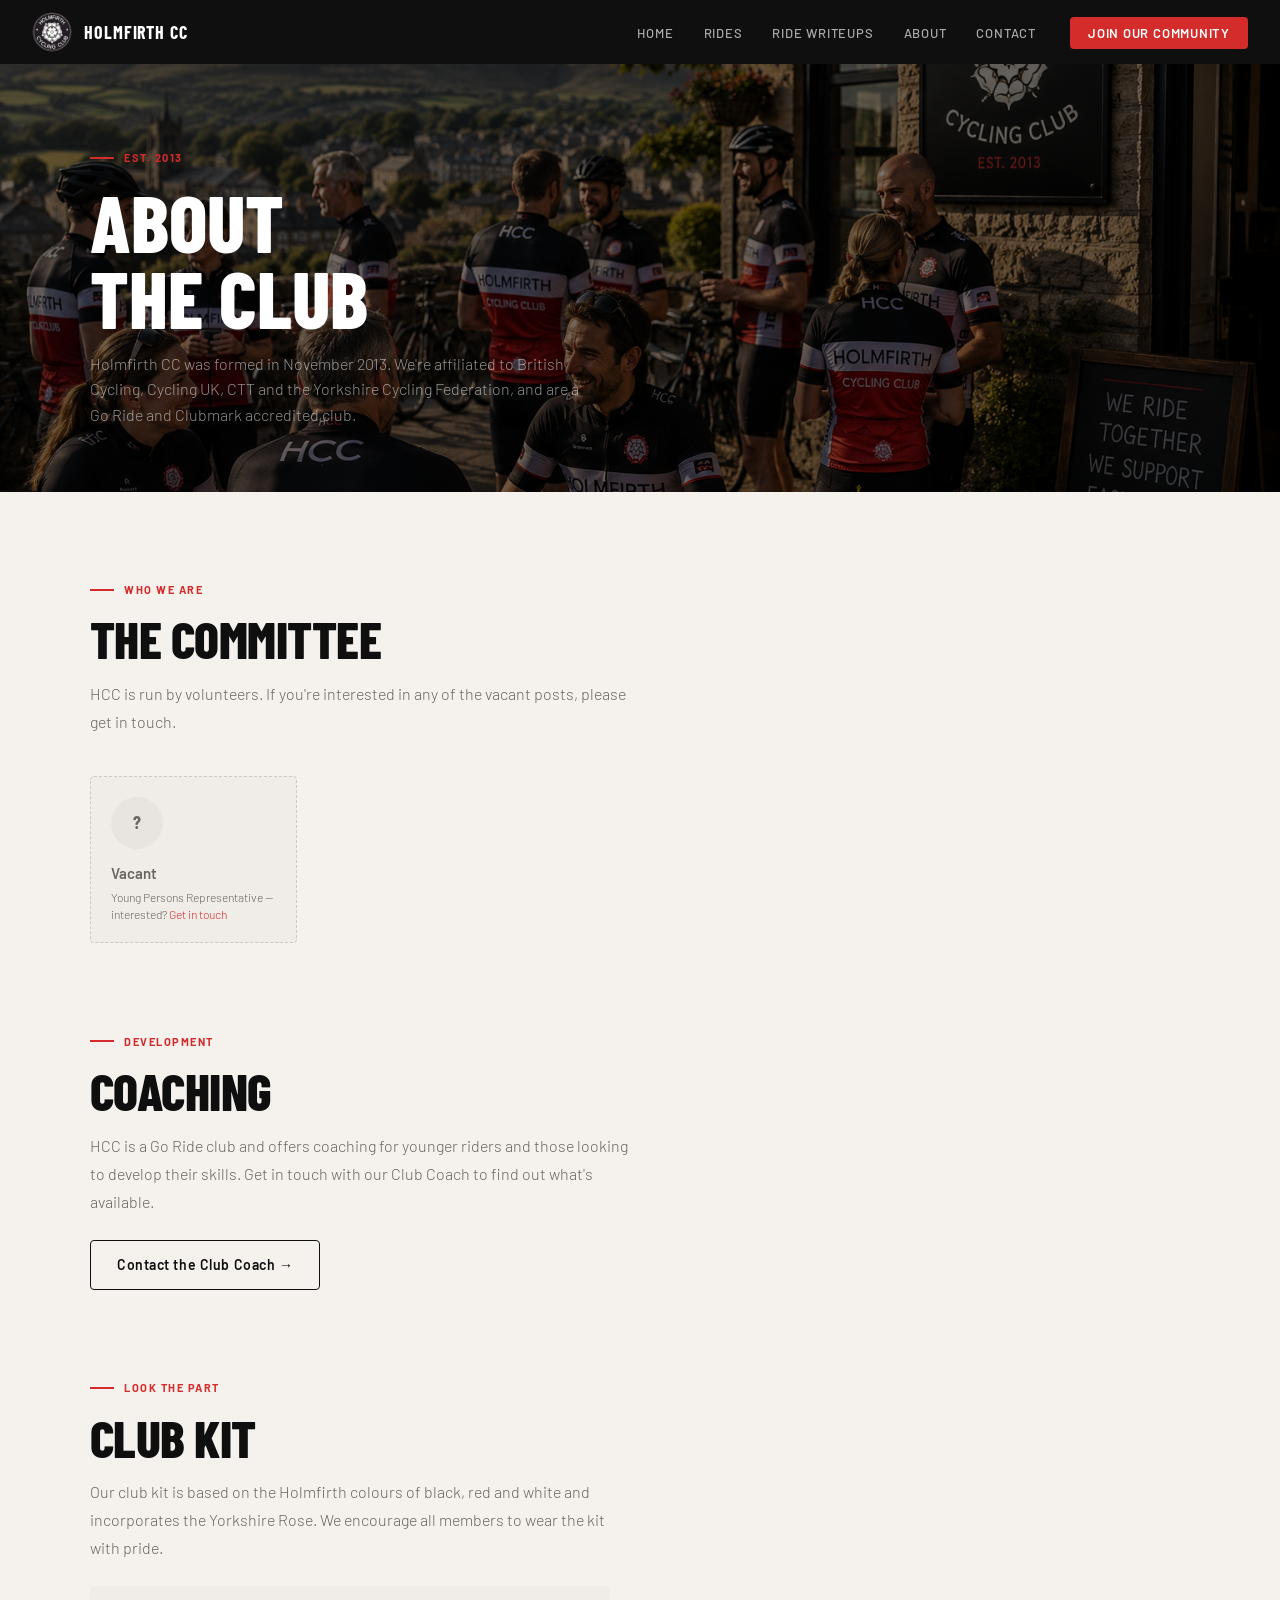
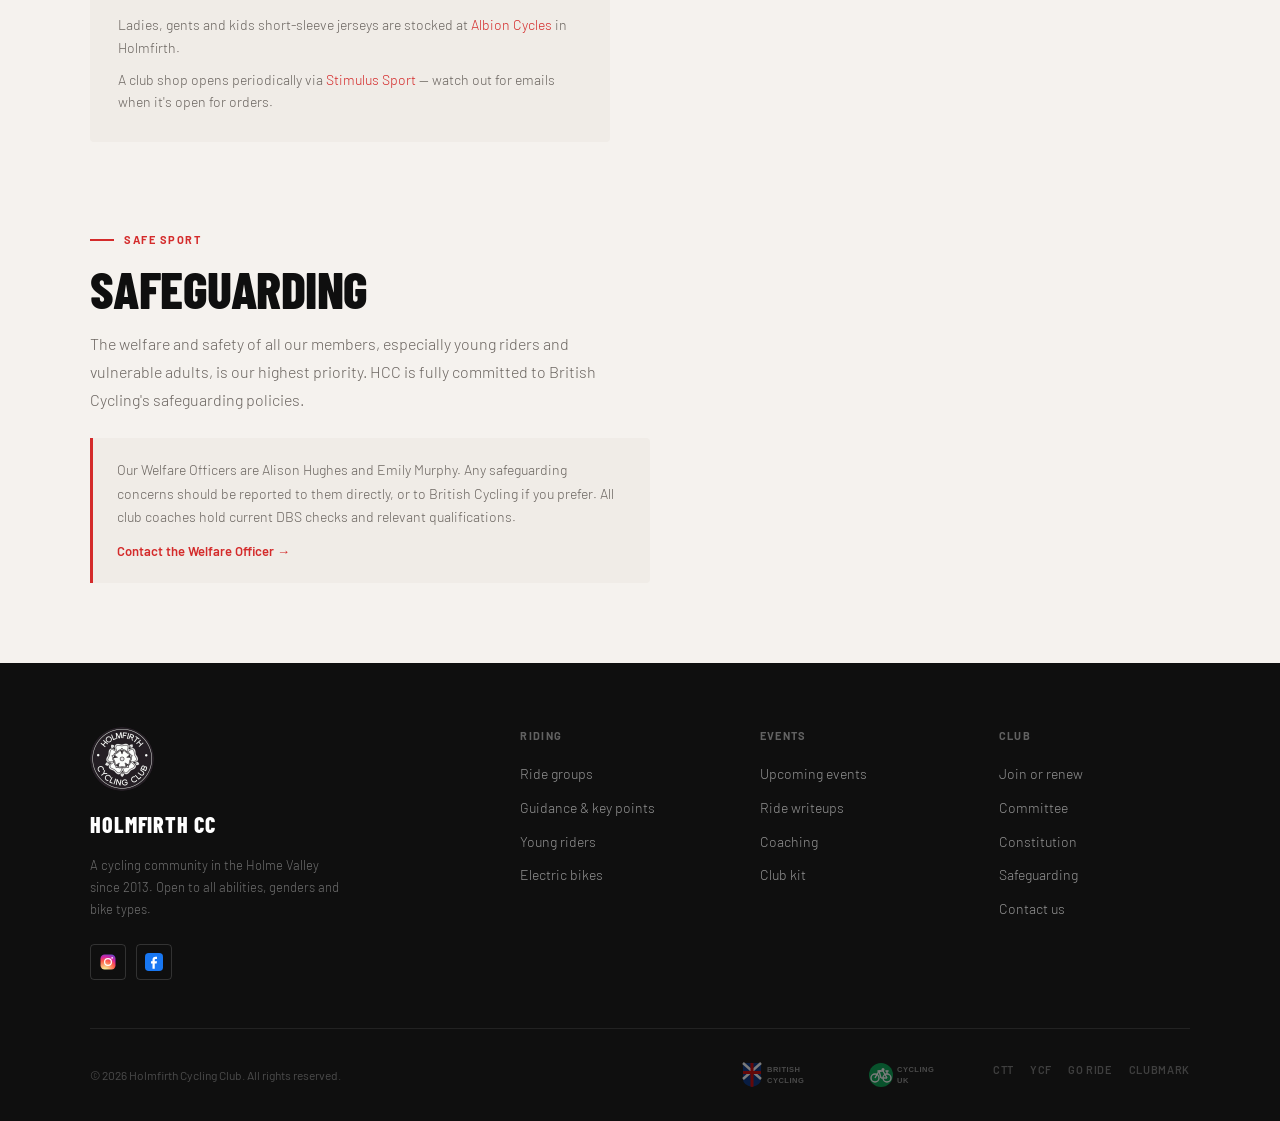
==== commit 194605c5: "feat: about page — photo hero using group image" ====
--- a/about.html
+++ b/about.html
@@ -20,6 +20,21 @@
     [data-reveal] { opacity: 0; transform: translateY(24px); transition: opacity 0.55s ease, transform 0.55s ease; }
     [data-reveal].revealed { opacity: 1; transform: none; }
     [data-reveal-delay="1"] { transition-delay: 0.15s; }
+
+    /* ── Photo hero variant ── */
+    .page-hero--photo {
+      background-size: cover;
+      background-position: center 30%;
+      position: relative;
+    }
+    .page-hero--photo .page-hero-pattern { display: none; }
+    .page-hero-overlay {
+      position: absolute;
+      inset: 0;
+      background: rgba(0,0,0,0.52);
+      z-index: 0;
+    }
+    .page-hero--photo .page-hero-content { position: relative; z-index: 1; }
     .committee-grid { display: grid; grid-template-columns: repeat(auto-fill, minmax(180px, 1fr)); gap: 16px; margin-top: 40px; }
     .committee-card { background: var(--light); border-radius: var(--radius); padding: 20px; }
     .committee-avatar { width: 52px; height: 52px; border-radius: 50%; background: var(--red); color: white; font-family: var(--font-display); font-size: 18px; font-weight: 700; display: flex; align-items: center; justify-content: center; margin-bottom: 12px; overflow: hidden; flex-shrink: 0; }
@@ -32,8 +47,8 @@
 
 <div data-component="nav"></div>
 
-<div class="page-hero">
-  <div class="page-hero-pattern"></div>
+<div class="page-hero page-hero--photo" style="background-image: url('/images/about_hero.jpg');">
+  <div class="page-hero-overlay"></div>
   <div class="page-hero-content">
     <div class="section-label">Est. 2013</div>
     <h1>About<br>the club</h1>
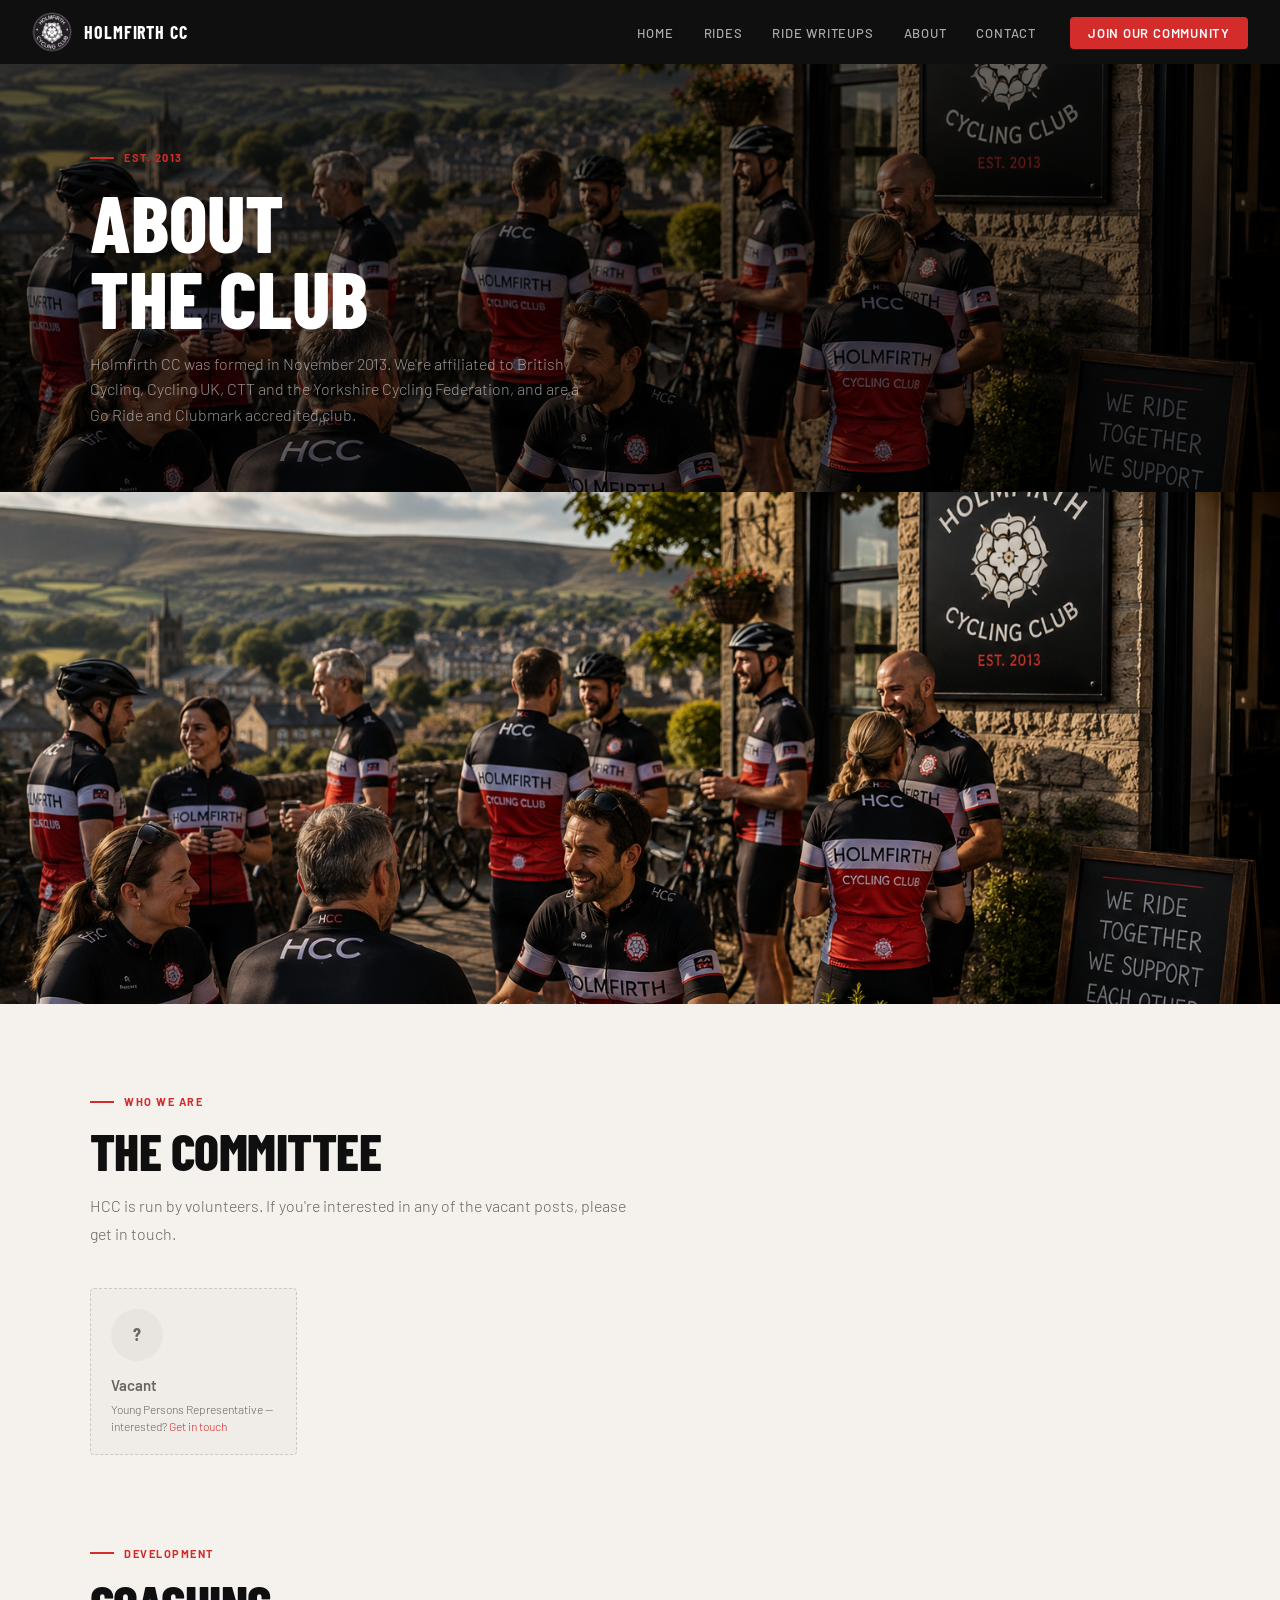
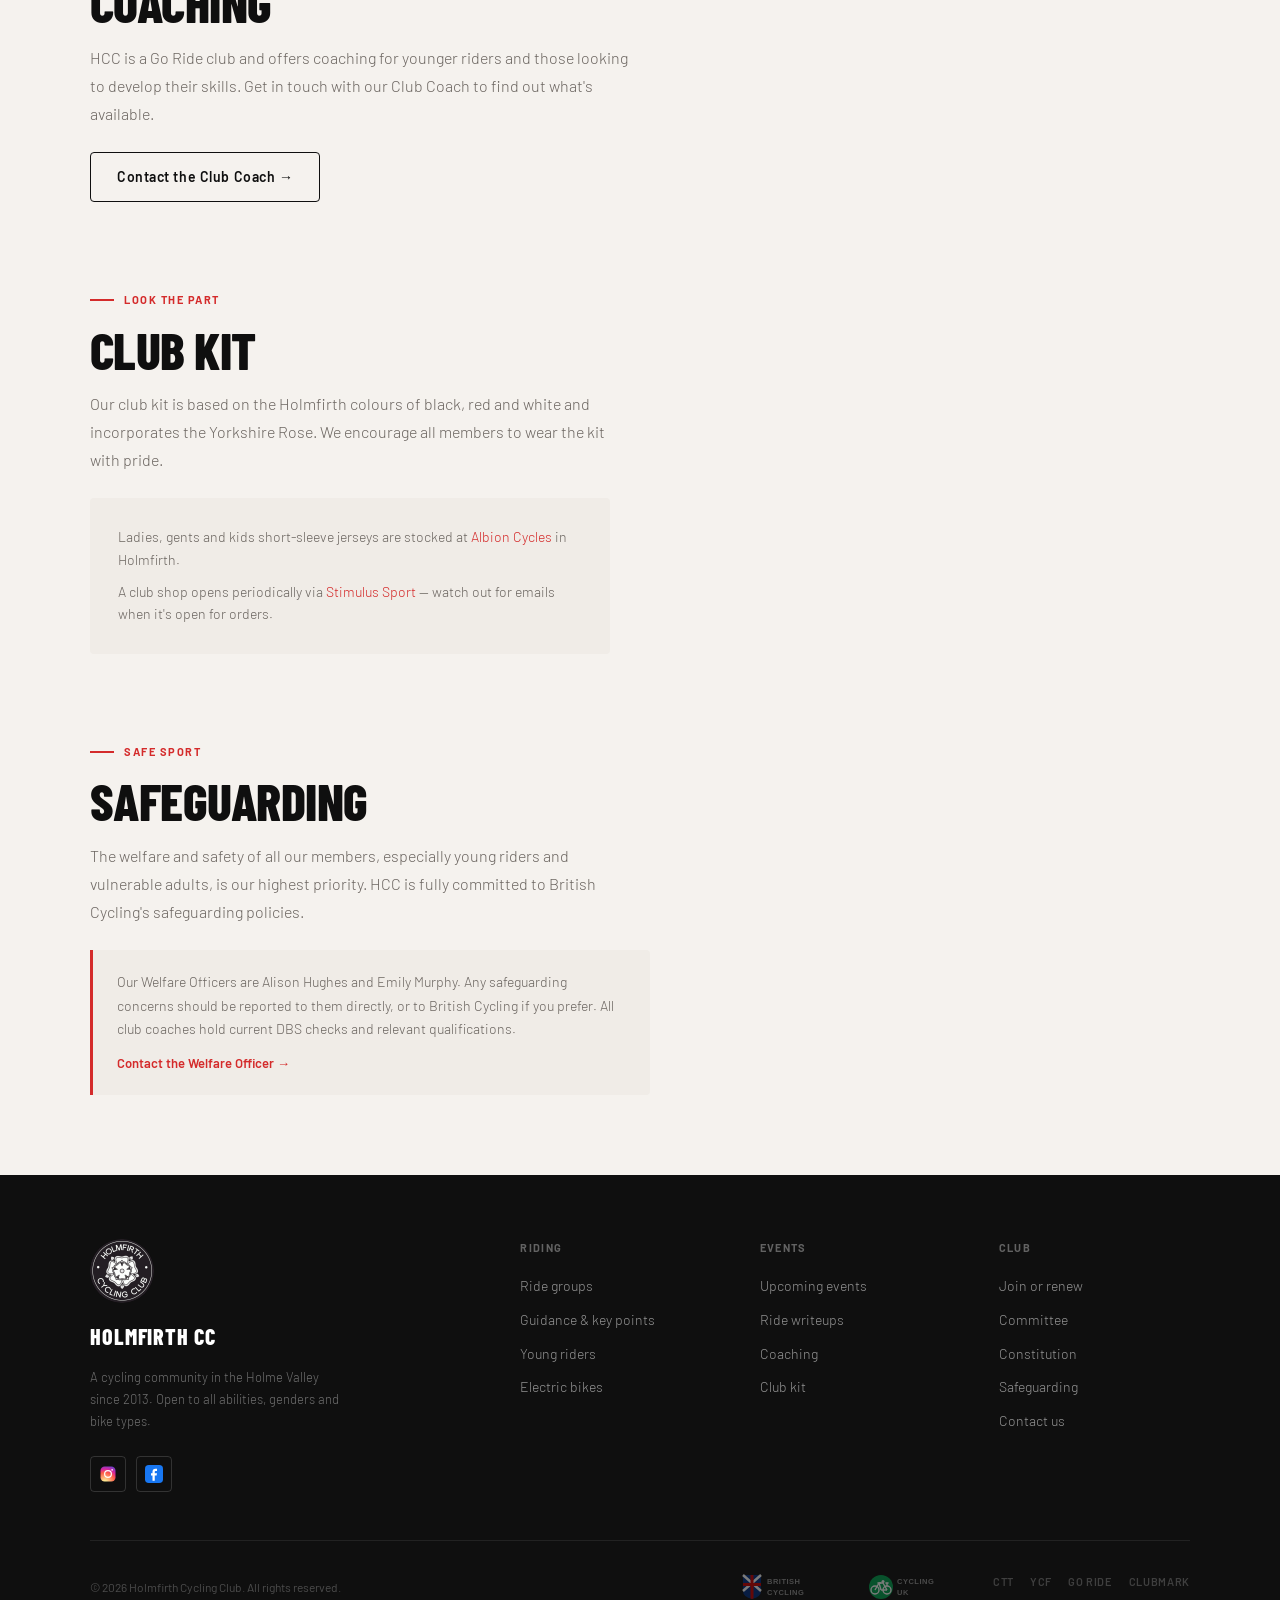
==== commit e6b81f42: "feat: about page — full-width group photo banner" ====
--- a/about.html
+++ b/about.html
@@ -54,6 +54,10 @@
     <h1>About<br>the club</h1>
     <p>Holmfirth CC was formed in November 2013. We're affiliated to British Cycling, Cycling UK, CTT and the Yorkshire Cycling Federation, and are a Go Ride and Clubmark accredited club.</p>
   </div>
+</div>
+
+<div style="width:100%; height: clamp(280px, 40vw, 520px); overflow:hidden;">
+  <img src="/images/about_group.jpg" alt="Holmfirth CC members at a café stop above the town" style="width:100%; height:100%; object-fit:cover; object-position: center 30%; display:block;">
 </div>
 
 <div style="padding: 80px 32px; background: var(--white);">
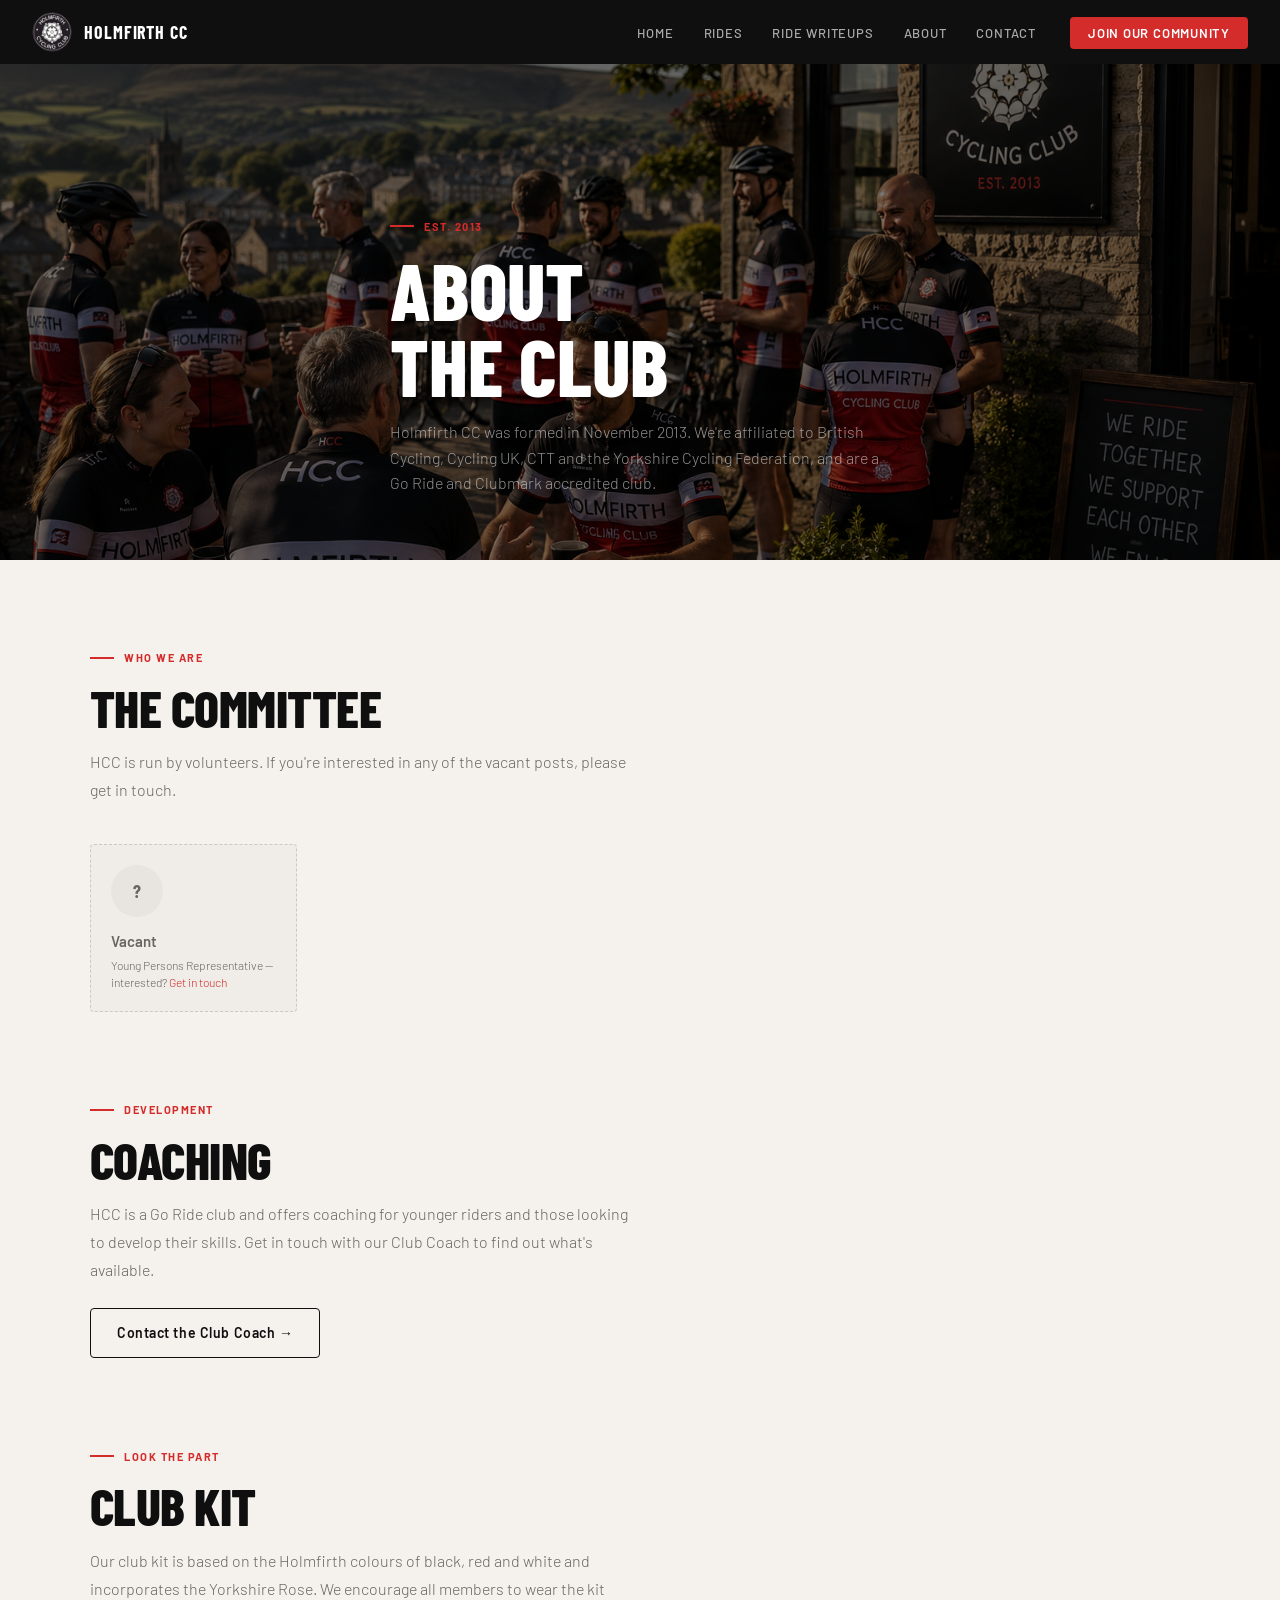
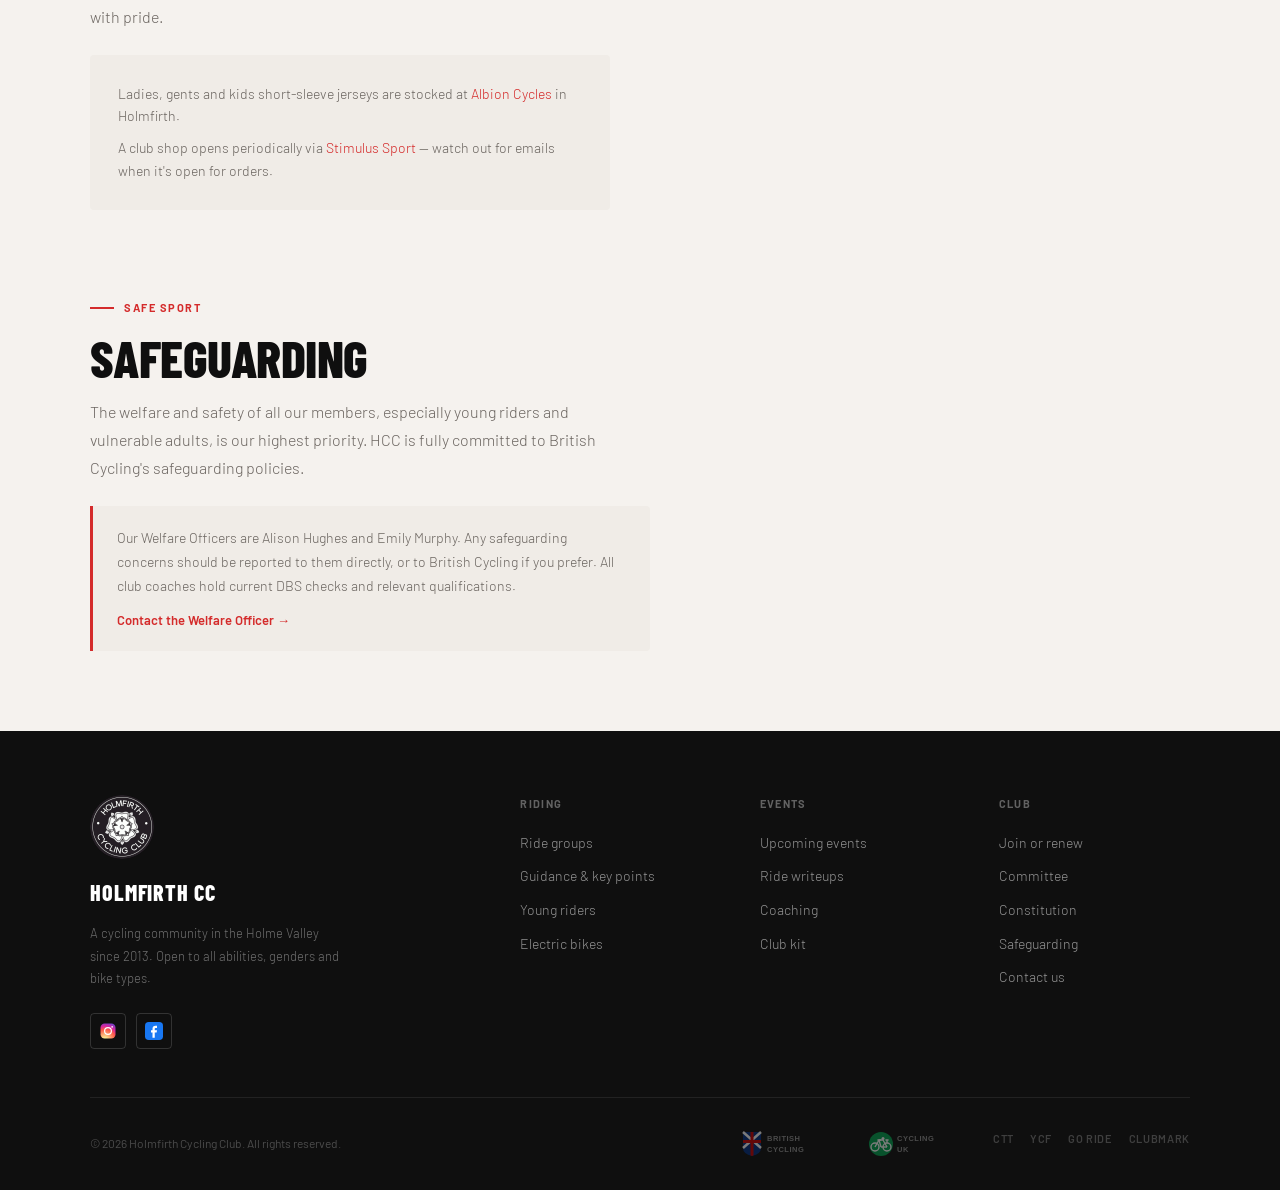
==== commit e3fd5d1f: "fix: about page hero — add min-height so background image is visible" ====
--- a/about.html
+++ b/about.html
@@ -26,6 +26,9 @@
       background-size: cover;
       background-position: center 30%;
       position: relative;
+      min-height: clamp(320px, 45vw, 560px);
+      display: flex;
+      align-items: flex-end;
     }
     .page-hero--photo .page-hero-pattern { display: none; }
     .page-hero-overlay {
@@ -56,9 +59,6 @@
   </div>
 </div>
 
-<div style="width:100%; height: clamp(280px, 40vw, 520px); overflow:hidden;">
-  <img src="/images/about_group.jpg" alt="Holmfirth CC members at a café stop above the town" style="width:100%; height:100%; object-fit:cover; object-position: center 30%; display:block;">
-</div>
 
 <div style="padding: 80px 32px; background: var(--white);">
   <div style="max-width: var(--max-w); margin: 0 auto;">
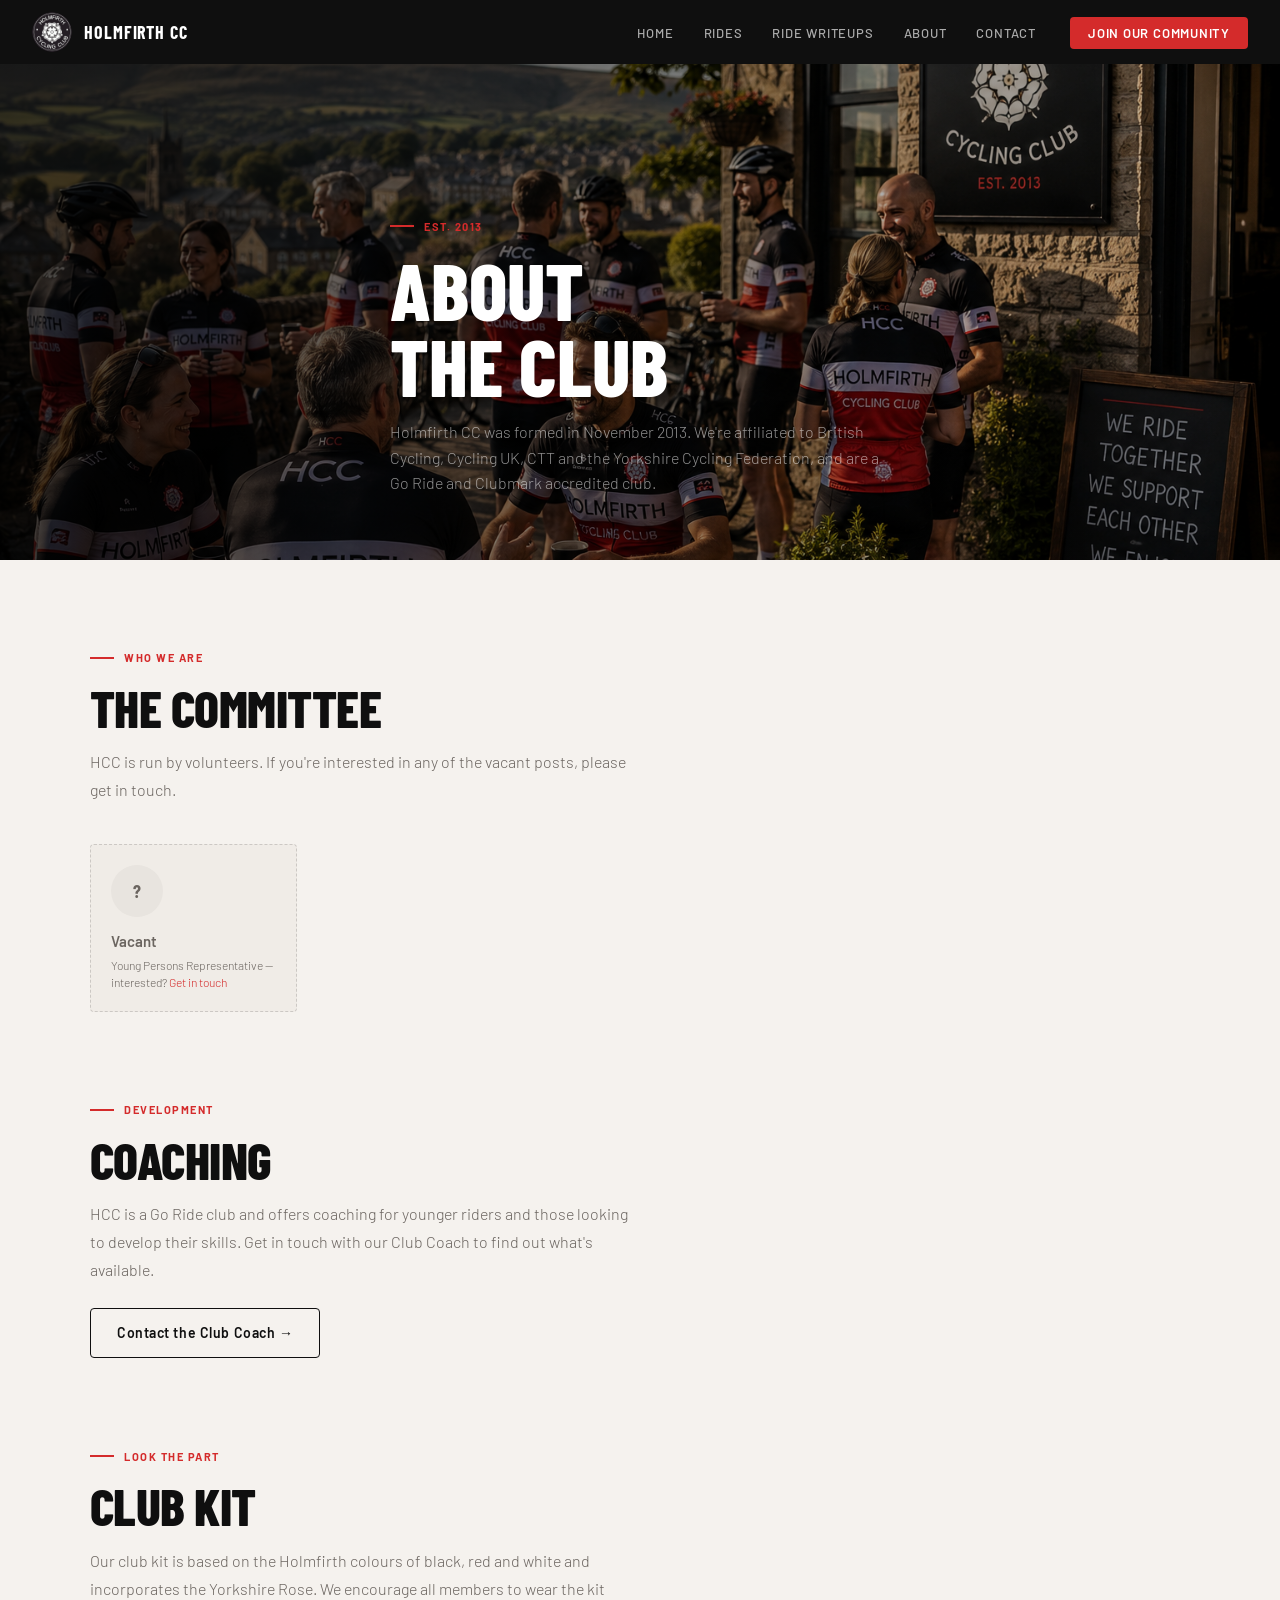
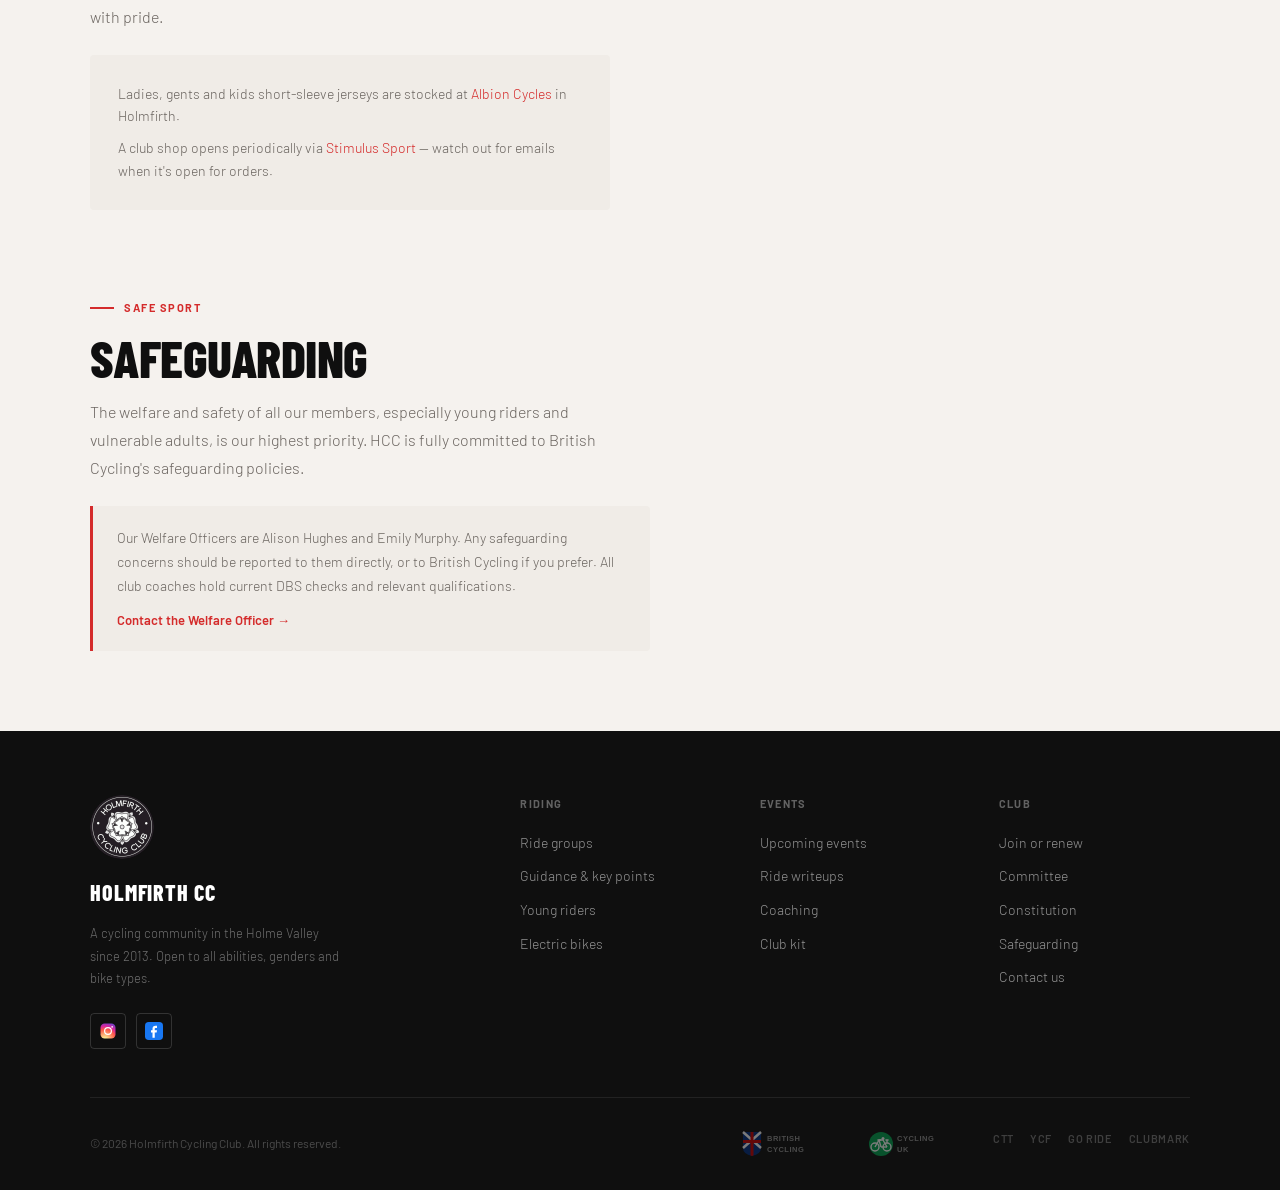
==== commit ee88a5b8: "style: fade hero overlay left-to-right on about.html" ====
--- a/about.html
+++ b/about.html
@@ -34,7 +34,7 @@
     .page-hero-overlay {
       position: absolute;
       inset: 0;
-      background: rgba(0,0,0,0.52);
+      background: linear-gradient(to right, rgba(0,0,0,0.72) 0%, rgba(0,0,0,0.45) 50%, rgba(0,0,0,0.10) 100%);
       z-index: 0;
     }
     .page-hero--photo .page-hero-content { position: relative; z-index: 1; }
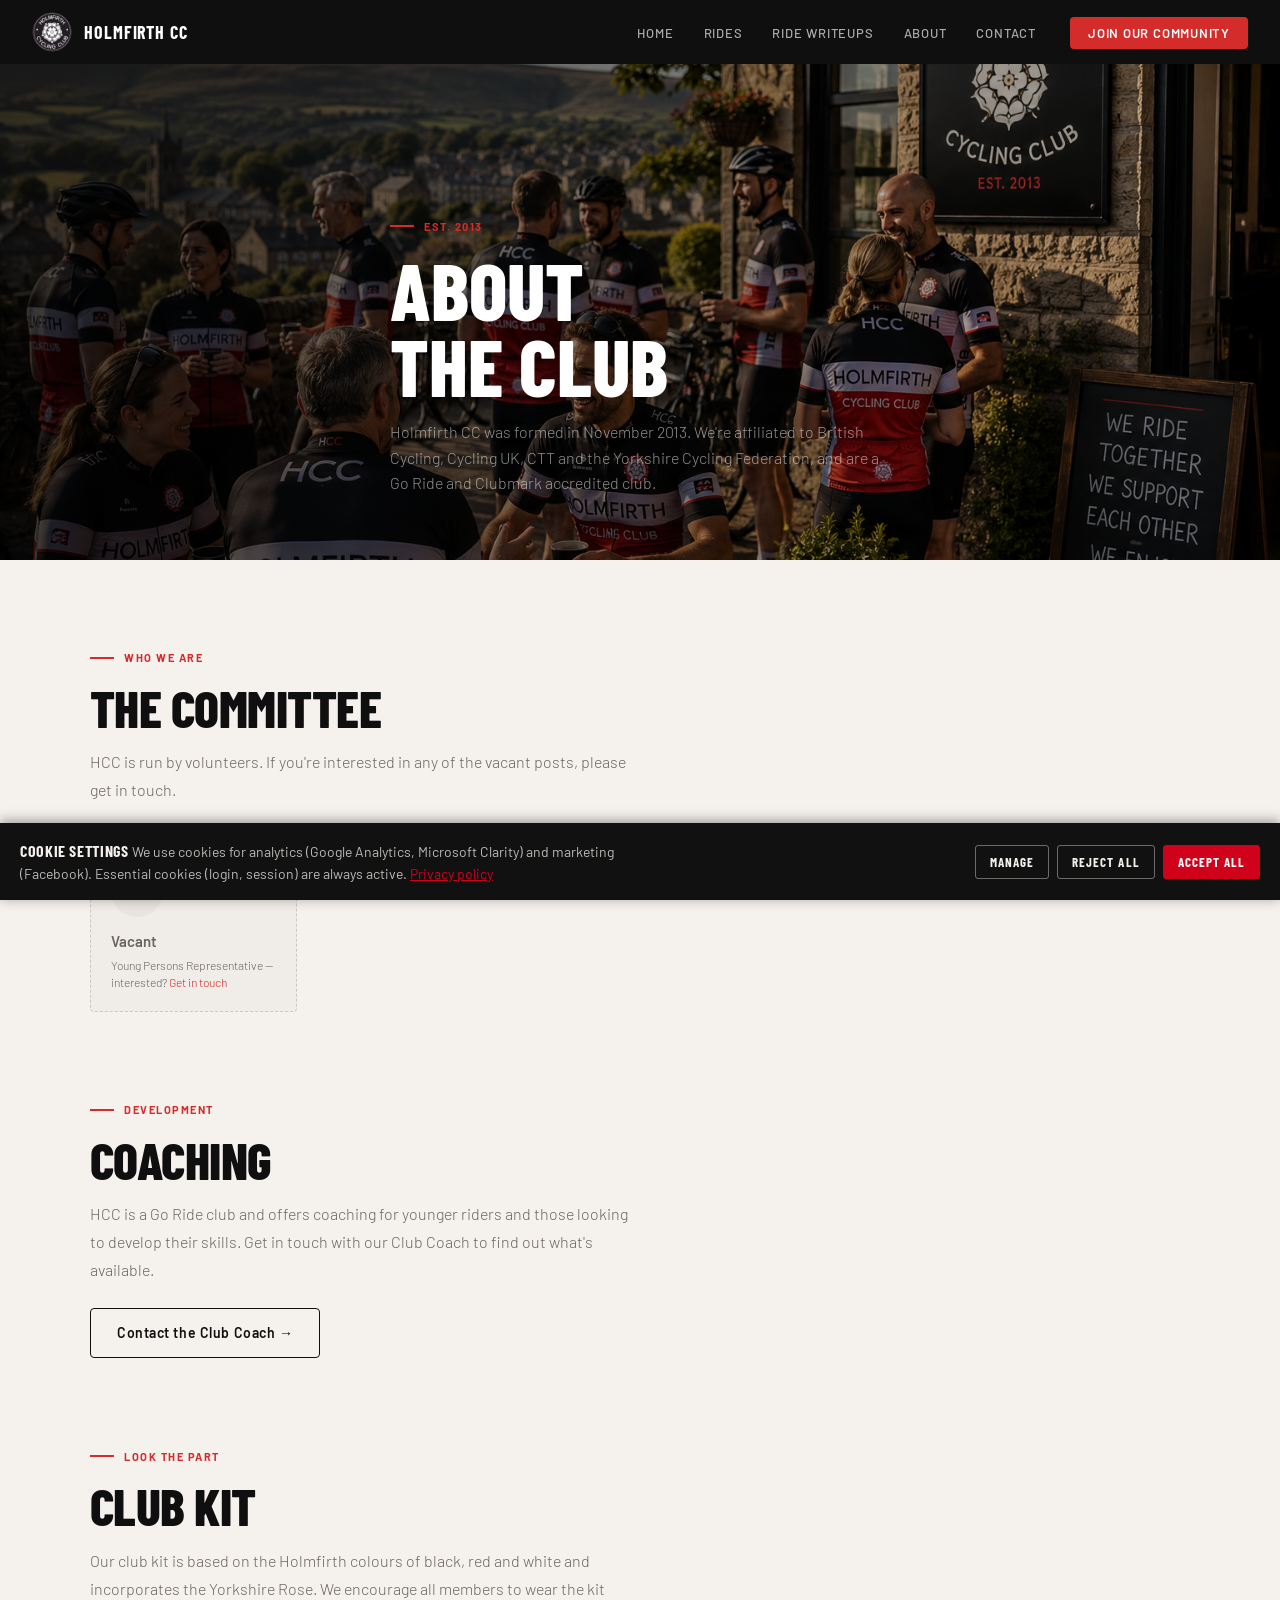
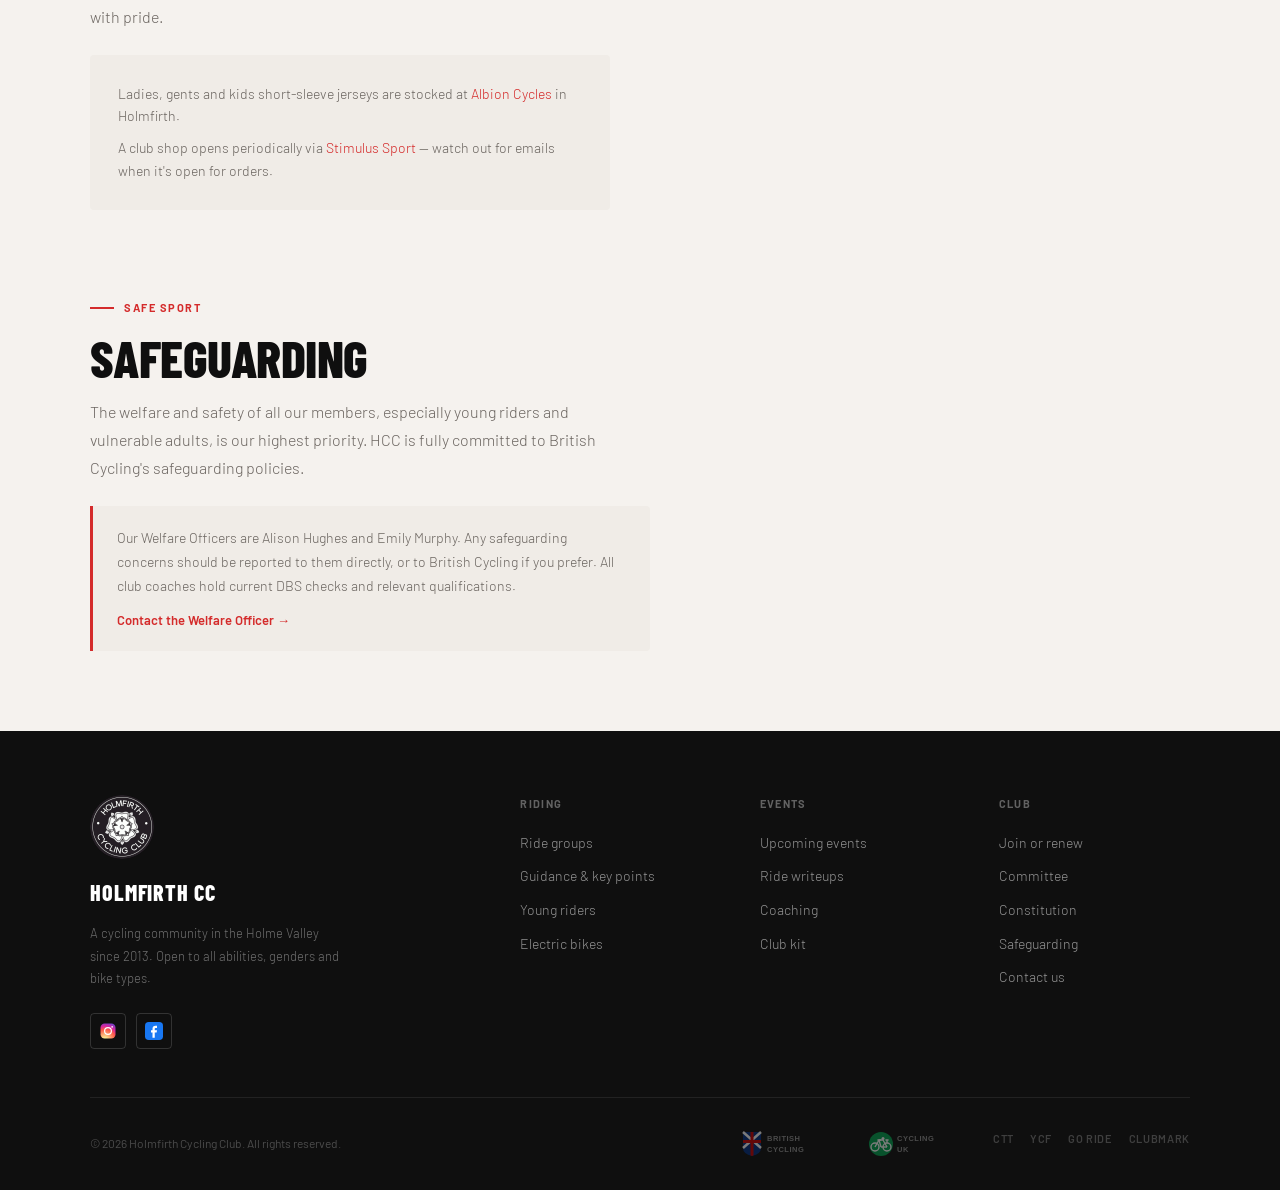
==== commit d2155e11: "feat: add cookie consent popup (GA4, Clarity, Facebook Pixel)" ====
--- a/about.html
+++ b/about.html
@@ -45,6 +45,7 @@
     .committee-name { font-size: 15px; font-weight: 600; margin-bottom: 4px; }
     .committee-role { font-size: 12px; color: var(--gray); font-weight: 300; line-height: 1.4; }
   </style>
+  <script src="/js/consent.js"></script>
 </head>
 <body data-page="about">
 
@@ -154,3 +155,4 @@
   </script>
 </body>
 </html>
+
